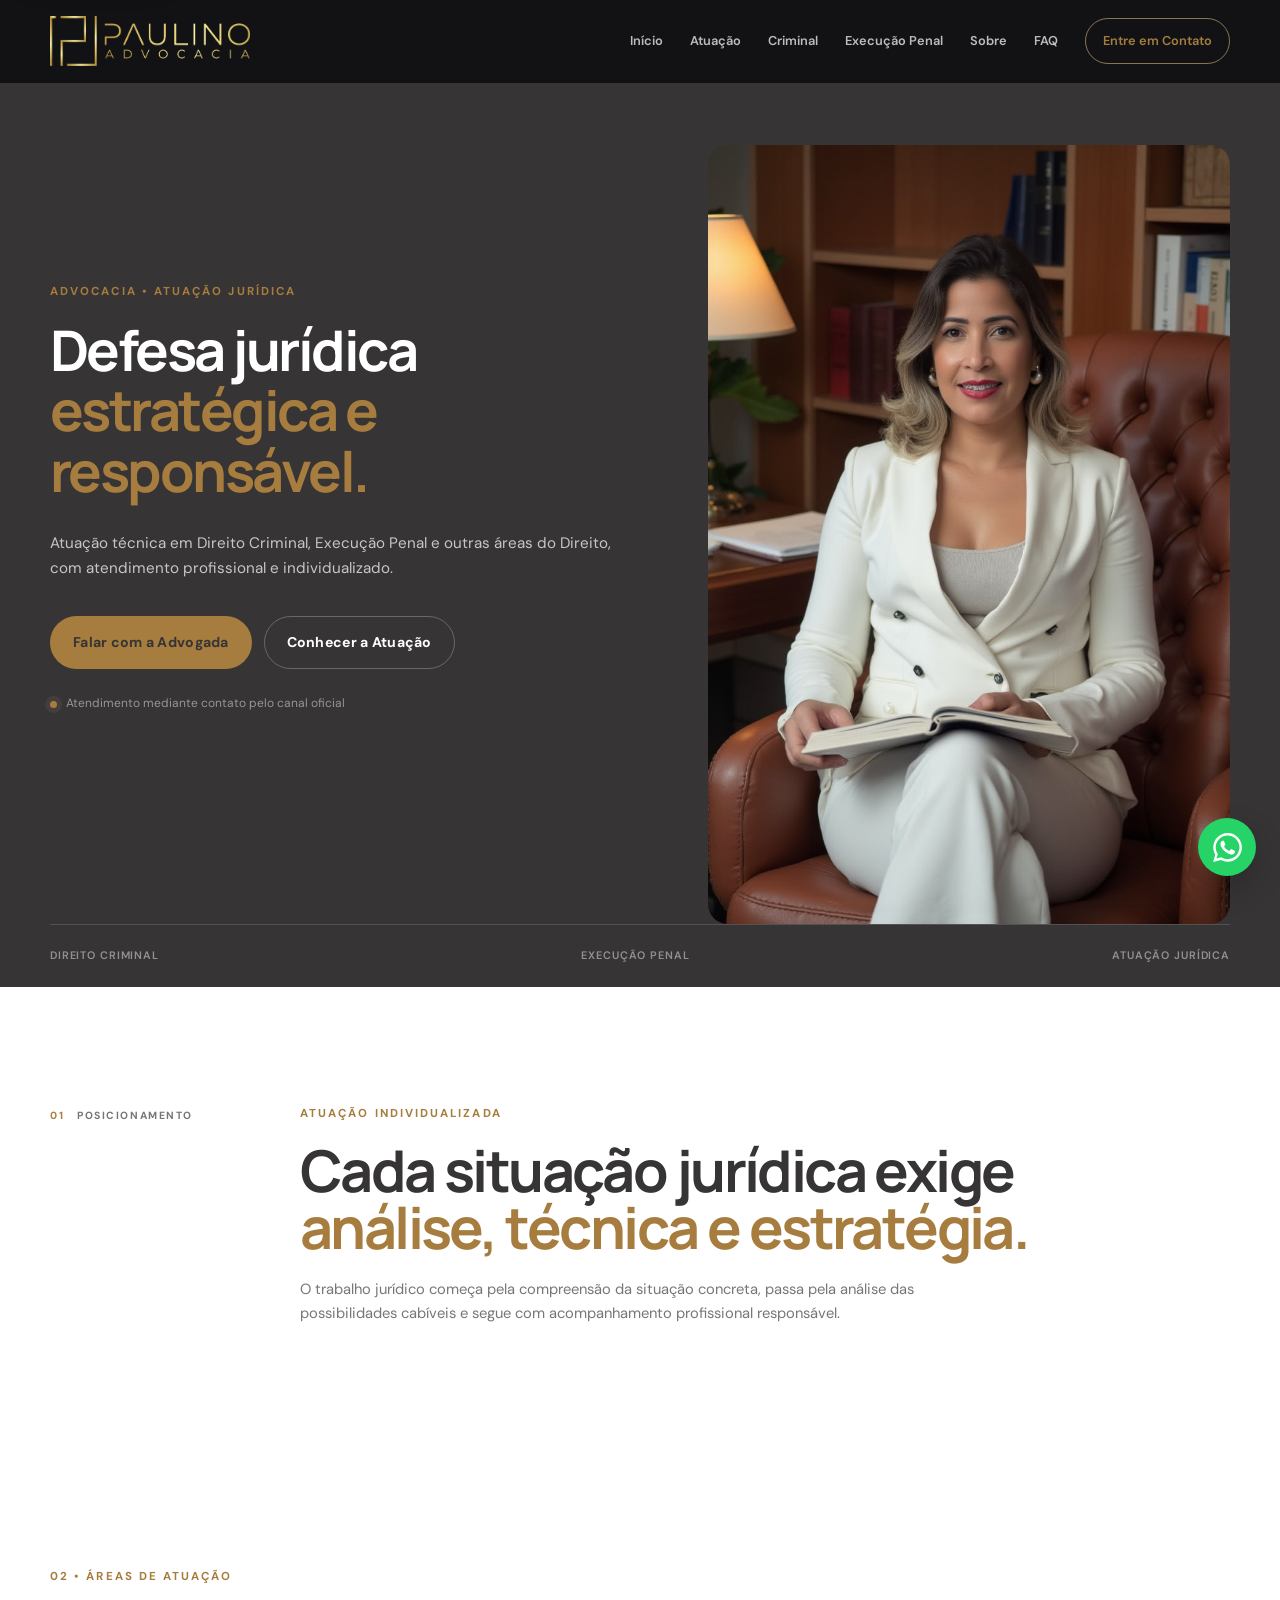
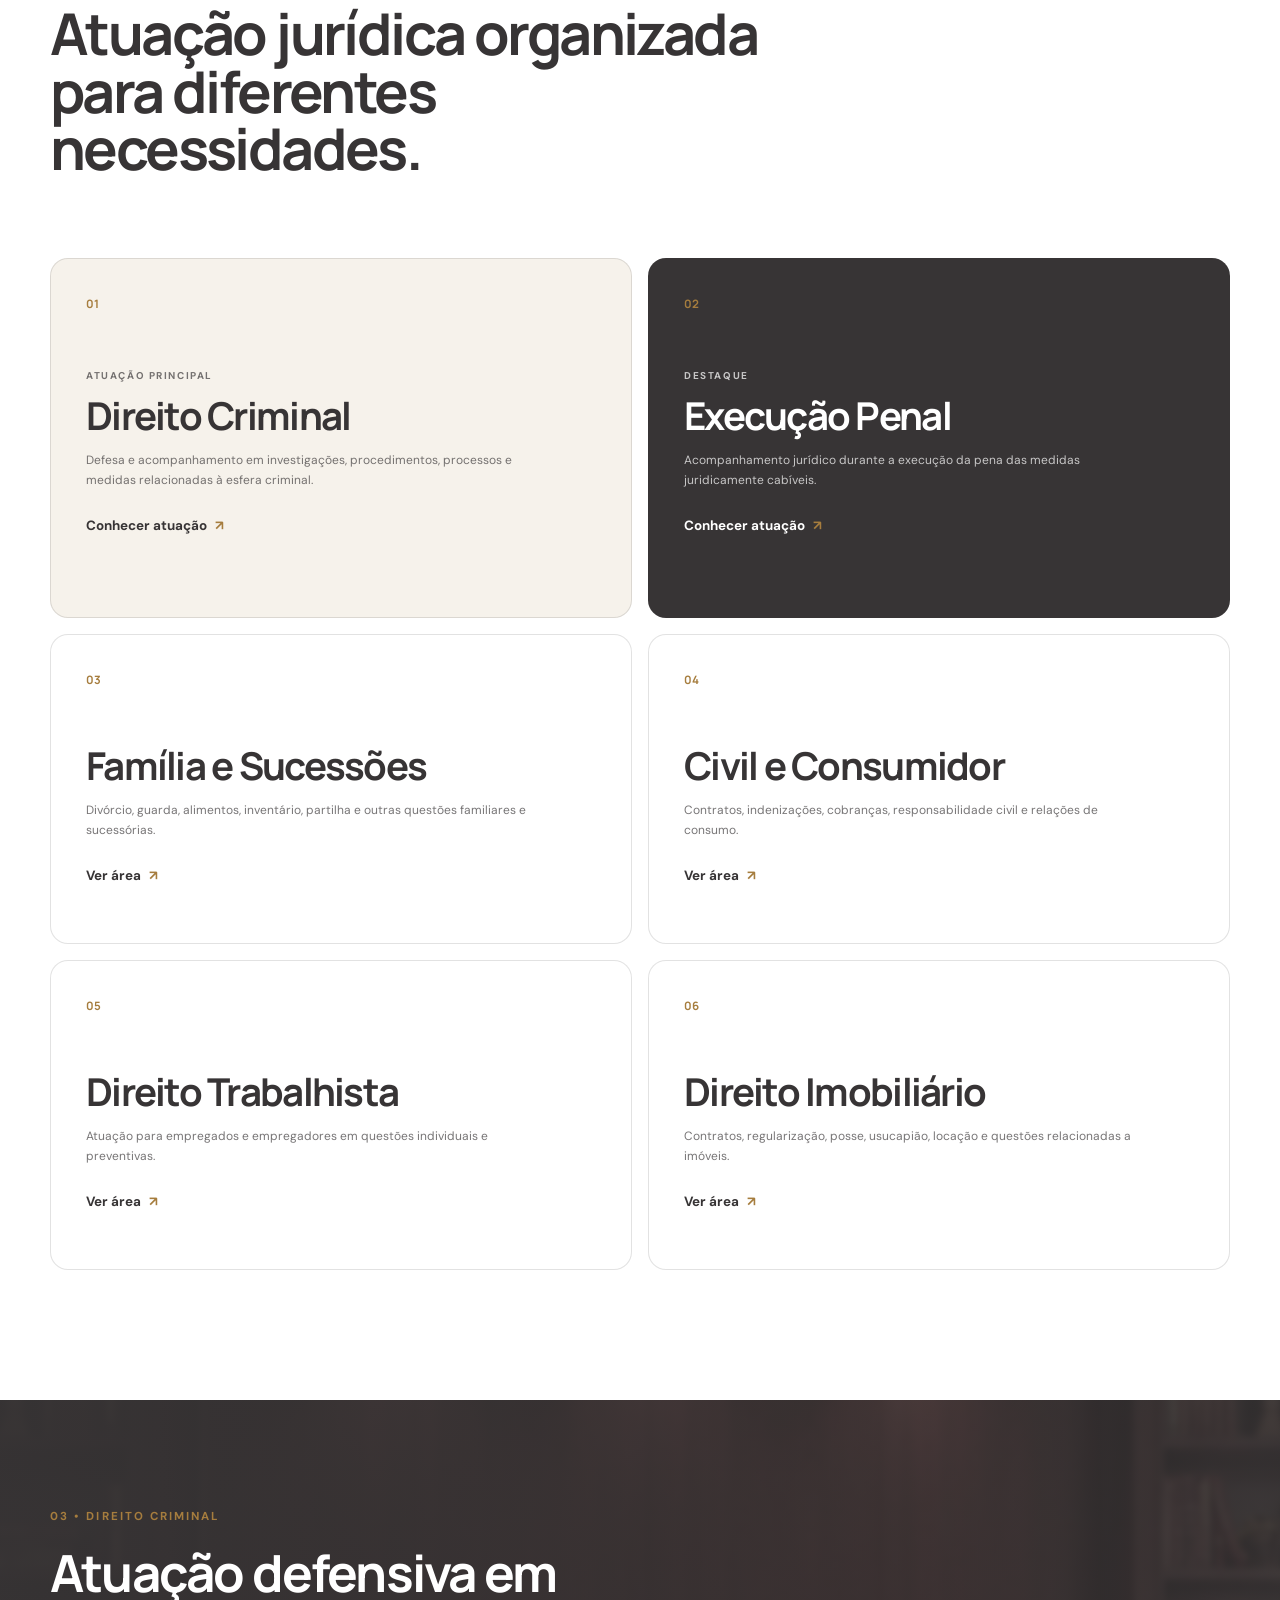
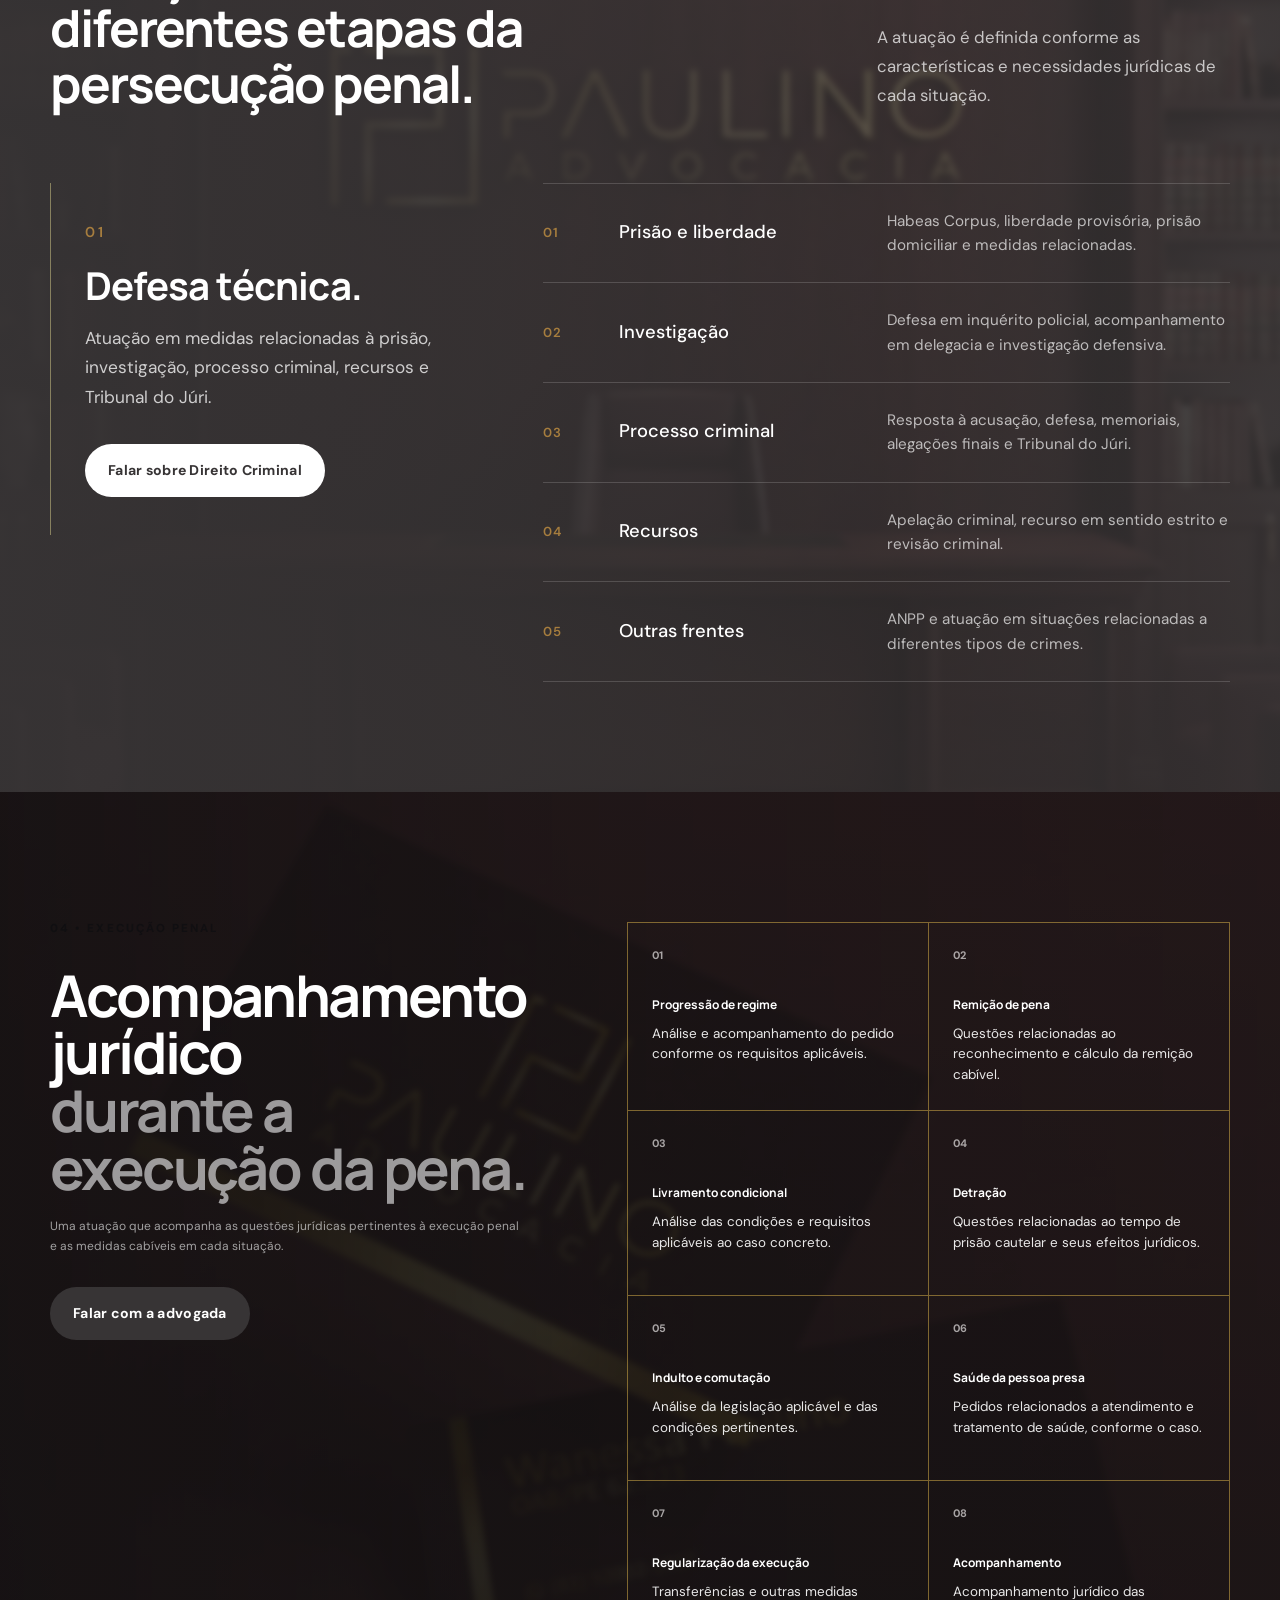
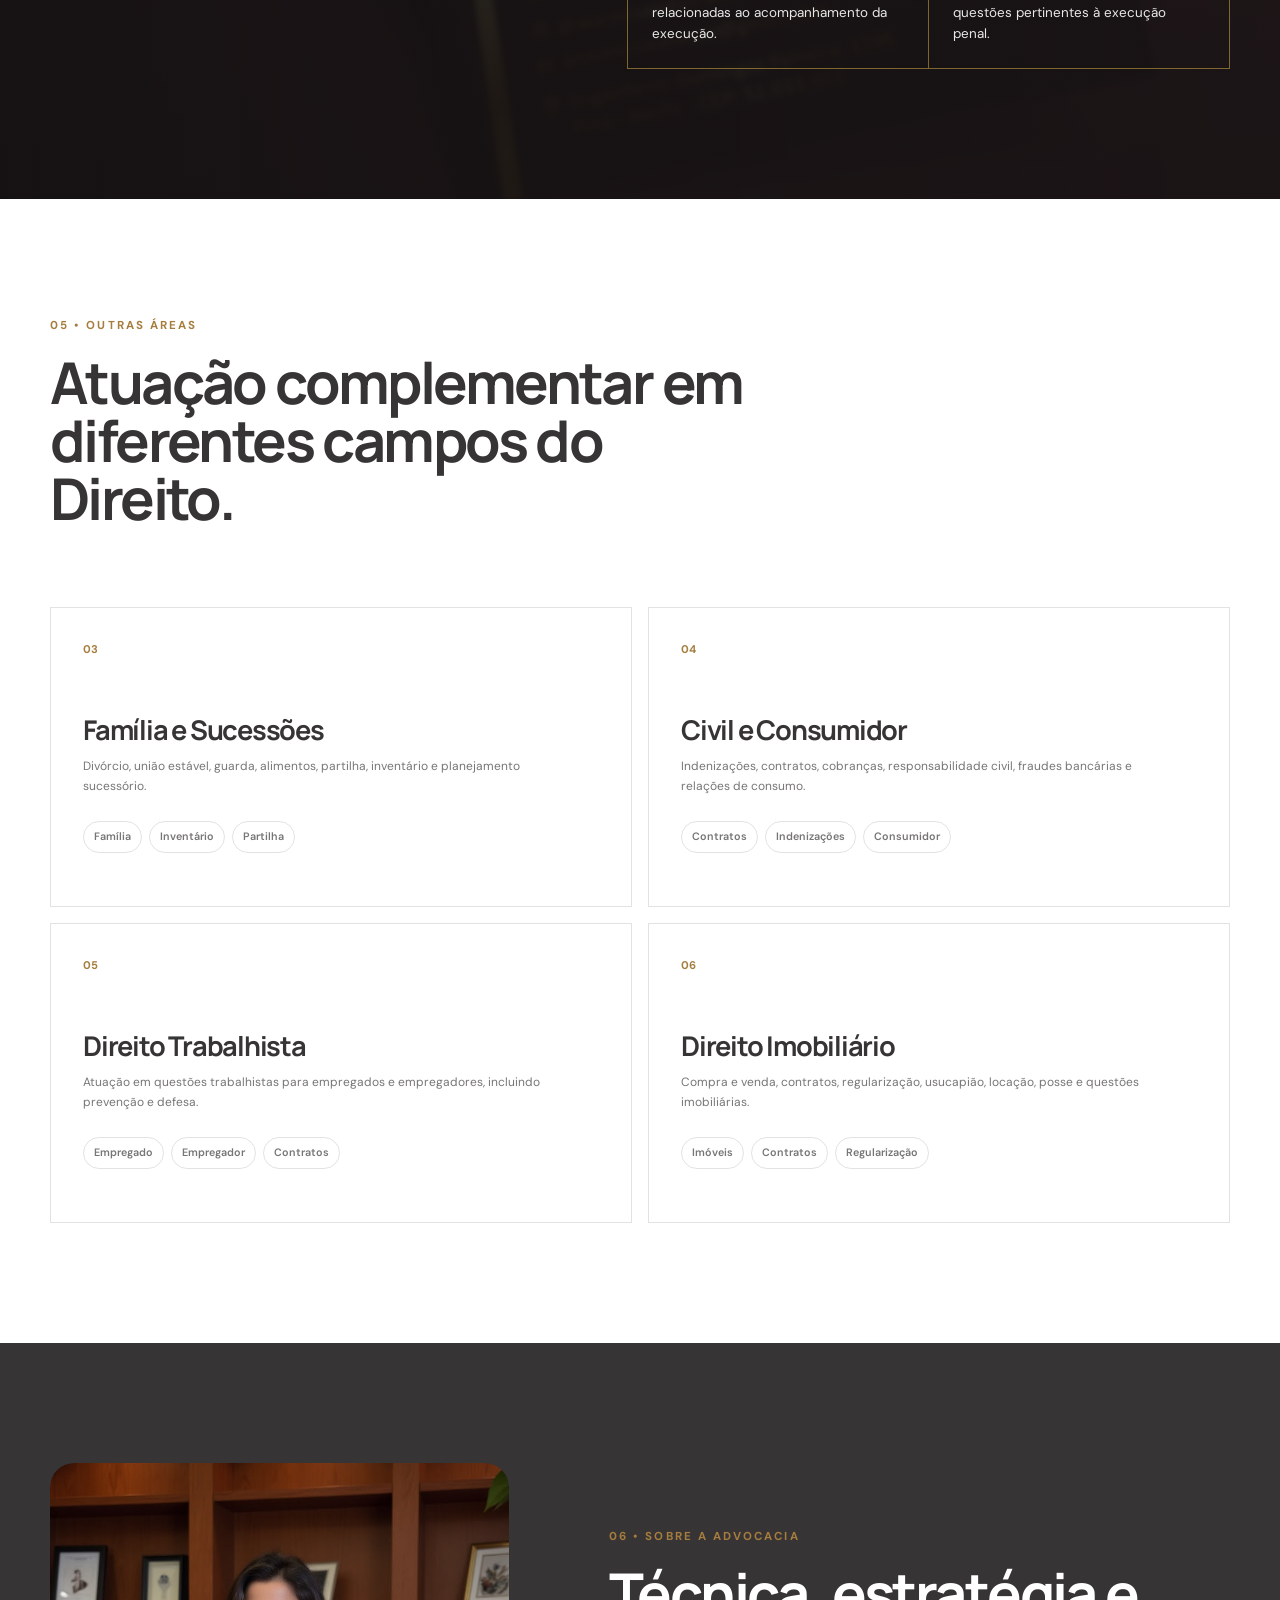
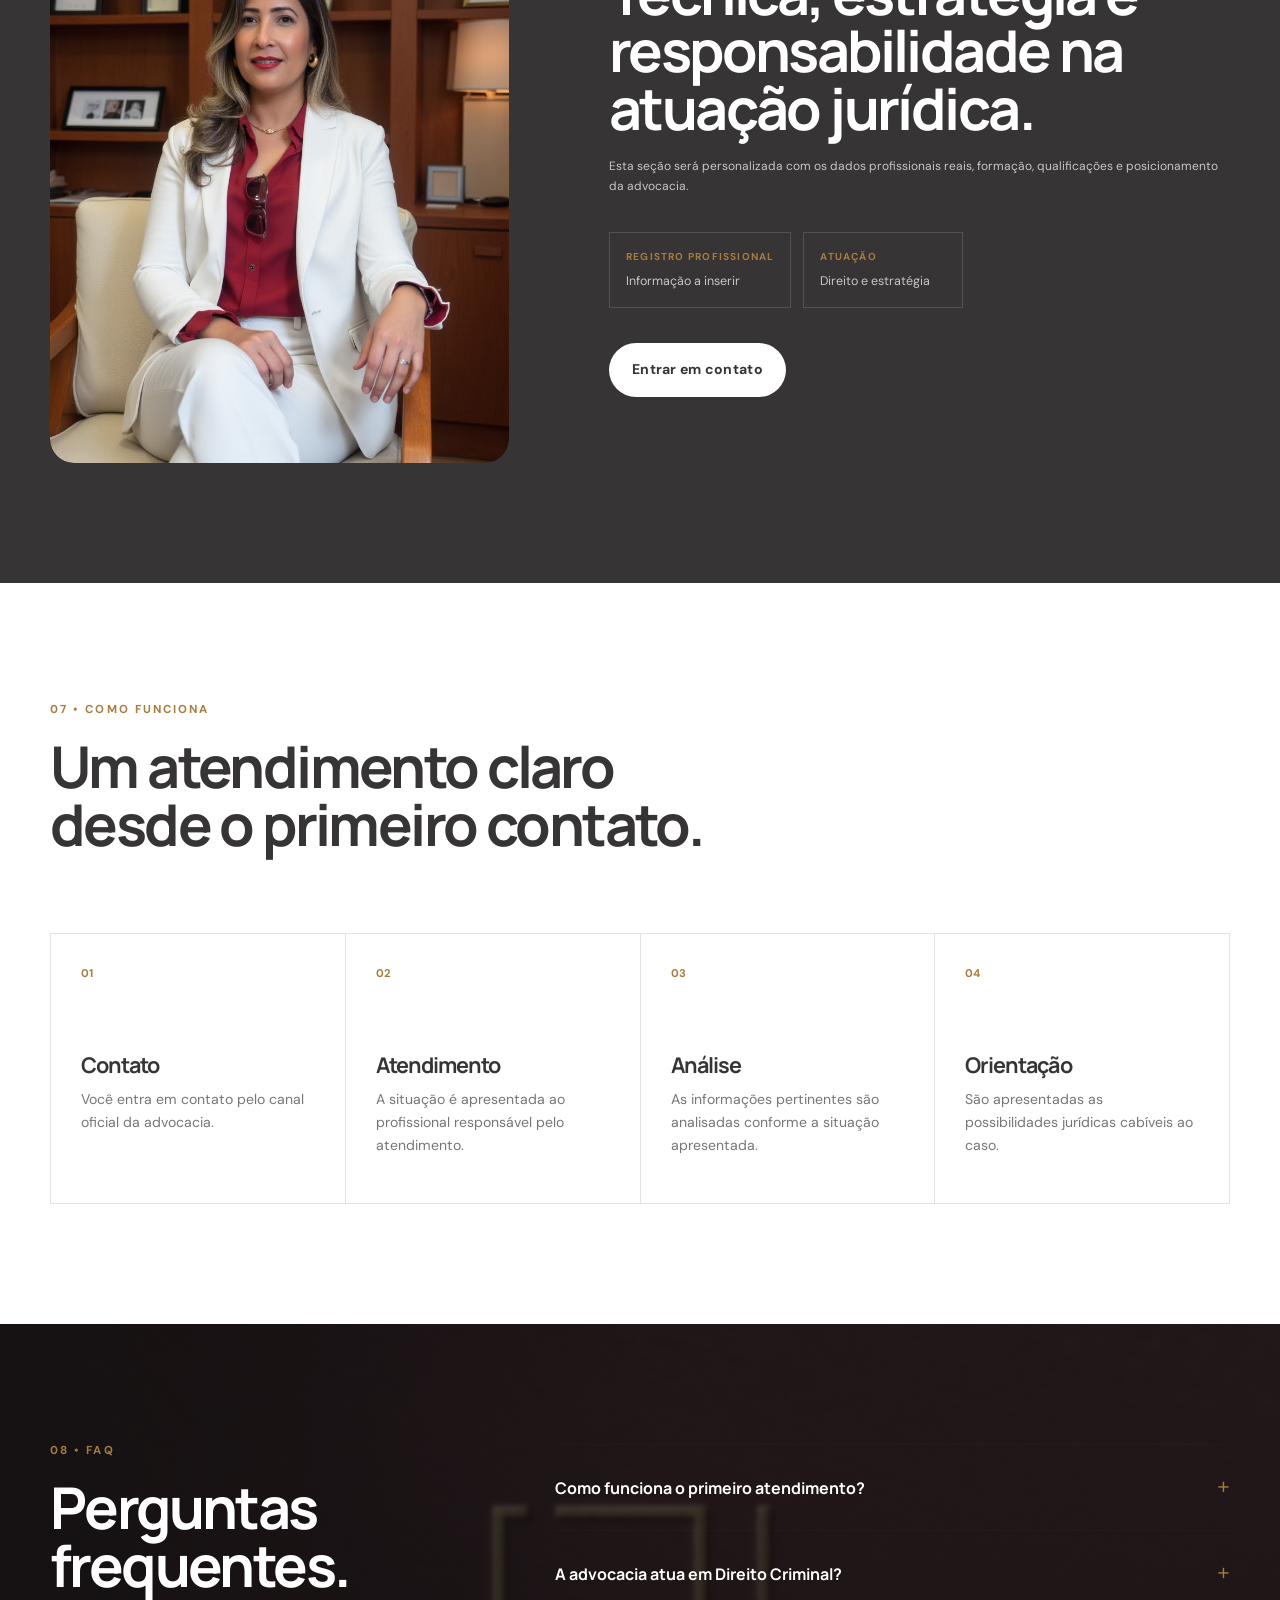
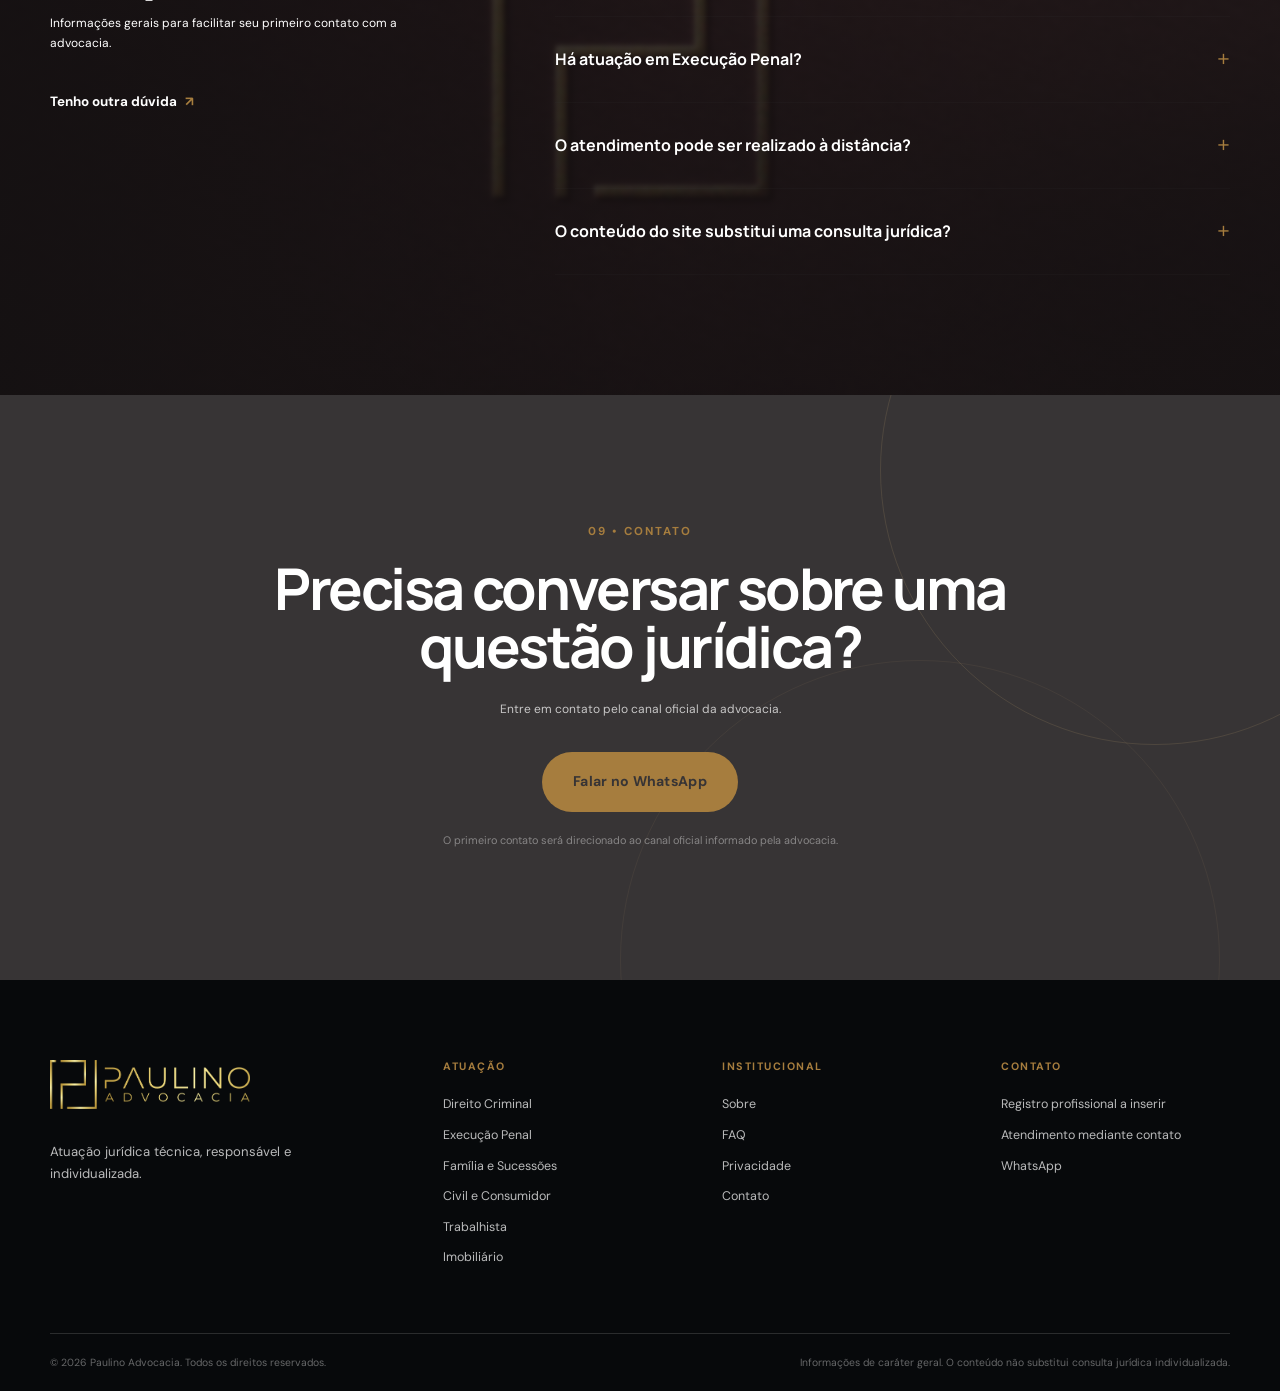
==== index.html @ 8cd5610b "Corrige estrutura do site" ====
<!DOCTYPE html>
<html lang="pt-BR">
<head>
  <meta charset="UTF-8">
  <meta name="viewport" content="width=device-width, initial-scale=1.0">

  <title>Advocacia | Direito Criminal e Execução Penal</title>
  <meta
    name="description"
    content="Advocacia com atuação em Direito Criminal, Execução Penal, Família e Sucessões, Civil e Consumidor, Trabalhista e Imobiliário."
  >
  <meta name="robots" content="index, follow">
  <meta name="theme-color" content="#373435">

  <meta property="og:type" content="website">
  <meta property="og:title" content="Advocacia | Direito Criminal e Execução Penal">
  <meta
    property="og:description"
    content="Atuação jurídica estratégica, técnica e responsável."
  >
  <meta property="og:image" content="assets/images/og-image.jpg">

  <!-- Favicon: ícone da aba do navegador -->
  <link rel="icon" href="assets/icons/logo-site.png" type="image/png">

  <link rel="preconnect" href="https://fonts.googleapis.com">
  <link rel="preconnect" href="https://fonts.gstatic.com" crossorigin>

  <link
    href="https://fonts.googleapis.com/css2?family=DM+Sans:wght@400;500;600;700&family=Manrope:wght@500;600;700;800&display=swap"
    rel="stylesheet"
  >

  <link rel="stylesheet" href="style.css">
</head>

<body>
  <a class="skip-link" href="#conteudo">Pular para o conteúdo</a>

  <header class="site-header" id="topo">
    <div class="container header-inner">

      <!-- Logo da empresa -->
      <a
        class="brand"
        href="#inicio"
        aria-label="Paulino Advocacia - Início"
      >
        <img
          src="assets/icons/logopaulino.png"
          alt="Paulino Advocacia"
          class="brand-logo"
        >
      </a>

      <button
        class="menu-toggle"
        type="button"
        aria-label="Abrir menu"
        aria-expanded="false"
        aria-controls="main-navigation"
      >
        <span></span>
        <span></span>
        <span></span>
      </button>

      <nav
        class="main-navigation"
        id="main-navigation"
        aria-label="Navegação principal"
      >
        <a href="#inicio">Início</a>
        <a href="#atuacao">Atuação</a>
        <a href="#criminal">Criminal</a>
        <a href="#execucao-penal">Execução Penal</a>
        <a href="#sobre">Sobre</a>
        <a href="#faq">FAQ</a>
        <a class="nav-cta" href="#contato">Entre em Contato</a>
      </nav>
    </div>
  </header>

  <main id="conteudo">

    <!-- HERO -->
    <section class="hero section-dark" id="inicio">
      <div class="hero-grid container">

        <div class="hero-content reveal">
          <p class="eyebrow">ADVOCACIA • ATUAÇÃO JURÍDICA</p>

          <h1>
            Defesa jurídica
            <span>estratégica e responsável.</span>
          </h1>

          <p class="hero-description">
            Atuação técnica em Direito Criminal, Execução Penal e outras
            áreas do Direito, com atendimento profissional e individualizado.
          </p>

          <div class="hero-actions">
            <a
              class="button button-primary js-whatsapp"
              href="https://wa.me/5581920021927"
              target="_blank"
              rel="noopener noreferrer"
            >
              Falar com a Advogada
            </a>

            <a class="button button-ghost" href="#atuacao">
              Conhecer a Atuação
            </a>
          </div>

          <div class="hero-note">
            <span class="status-dot" aria-hidden="true"></span>
            Atendimento mediante contato pelo canal oficial
          </div>
        </div>

        <div class="hero-visual reveal reveal-delay">
  <div class="hero-visual reveal reveal-delay">
    <img
      src="assets/images/hero-advocacia.jpeg"
      alt="hero-advocacia1"
      class="hero-image"
    >
  </div>
</div>

      </div>

      <div class="hero-bottom container">
        <span>Direito Criminal</span>
        <span>Execução Penal</span>
        <span>Atuação jurídica</span>
      </div>
    </section>

    <!-- POSITIONING -->
    <section class="positioning section-light">
      <div class="container positioning-grid">

        <div class="section-label reveal">
          <span>01</span>
          <span>POSICIONAMENTO</span>
        </div>

        <div class="positioning-content reveal">
          <p class="eyebrow">ATUAÇÃO INDIVIDUALIZADA</p>

          <h2>
            Cada situação jurídica exige
            <em>análise, técnica e estratégia.</em>
          </h2>

          <p>
            O trabalho jurídico começa pela compreensão da situação concreta,
            passa pela análise das possibilidades cabíveis e segue com
            acompanhamento profissional responsável.
          </p>
        </div>

      </div>
    </section>

    <!-- AREAS -->
    <section class="areas section-light" id="atuacao">
      <div class="container">

        <div class="section-heading reveal">
          <div>
            <p class="eyebrow">02 • ÁREAS DE ATUAÇÃO</p>
            <h2>Atuação jurídica organizada para diferentes necessidades.</h2>
          </div>

          
        </div>

        <div class="areas-grid">

          <article class="area-card area-card-featured reveal">
            <div class="card-number">01</div>

            <div>
              <span class="card-kicker">ATUAÇÃO PRINCIPAL</span>

              <h3>Direito Criminal</h3>

              <p>
                Defesa e acompanhamento em investigações, procedimentos,
                processos e medidas relacionadas à esfera criminal.
              </p>

              <a href="#criminal" class="text-link">
                Conhecer atuação <span>↗</span>
              </a>
            </div>
          </article>

          <article class="area-card area-card-featured-dark reveal">
            <div class="card-number">02</div>

            <div>
              <span class="card-kicker">DESTAQUE</span>

              <h3>Execução Penal</h3>

              <p>
                Acompanhamento jurídico durante a execução da pena
                das medidas juridicamente cabíveis.
              </p>

              <a href="#execucao-penal" class="text-link">
                Conhecer atuação <span>↗</span>
              </a>
            </div>
          </article>

          <article class="area-card reveal">
            <div class="card-number">03</div>
            <h3>Família e Sucessões</h3>
            <p>
              Divórcio, guarda, alimentos, inventário, partilha e outras
              questões familiares e sucessórias.
            </p>
            <a href="#familia" class="text-link">
              Ver área <span>↗</span>
            </a>
          </article>

          <article class="area-card reveal">
            <div class="card-number">04</div>
            <h3>Civil e Consumidor</h3>
            <p>
              Contratos, indenizações, cobranças, responsabilidade civil e
              relações de consumo.
            </p>
            <a href="#civil" class="text-link">
              Ver área <span>↗</span>
            </a>
          </article>

          <article class="area-card reveal">
            <div class="card-number">05</div>
            <h3>Direito Trabalhista</h3>
            <p>
              Atuação para empregados e empregadores em questões individuais
              e preventivas.
            </p>
            <a href="#trabalhista" class="text-link">
              Ver área <span>↗</span>
            </a>
          </article>

          <article class="area-card reveal">
            <div class="card-number">06</div>
            <h3>Direito Imobiliário</h3>
            <p>
              Contratos, regularização, posse, usucapião, locação e questões
              relacionadas a imóveis.
            </p>
            <a href="#imobiliario" class="text-link">
              Ver área <span>↗</span>
            </a>
          </article>

        </div>
      </div>
    </section>

    <!-- CRIMINAL -->
<section class="criminal section-dark" id="criminal">

  <div class="criminal-background" aria-hidden="true"></div>

  <div class="container">

    <div class="section-heading section-heading-dark reveal">
      <div>
        <p class="eyebrow">03 • DIREITO CRIMINAL</p>

        <h2>
          Atuação defensiva em diferentes etapas da persecução penal.
        </h2>
      </div>

      <p>
        A atuação é definida conforme as características e necessidades
        jurídicas de cada situação.
      </p>
    </div>

    <div class="criminal-layout">

      <div class="criminal-intro reveal">
        <span class="large-number">01</span>

        <h3>Defesa técnica.</h3>

        <p>
          Atuação em medidas relacionadas à prisão, investigação,
          processo criminal, recursos e Tribunal do Júri.
        </p>

        <a
          class="button button-light js-whatsapp"
          href="https://wa.me/5581920021927"
          target="_blank"
          rel="noopener noreferrer"
        >
          Falar sobre Direito Criminal
        </a>
      </div>

      <div class="service-list reveal">

        <div class="service-item">
          <span>01</span>
          <strong>Prisão e liberdade</strong>
          <p>
            Habeas Corpus, liberdade provisória, prisão domiciliar e
            medidas relacionadas.
          </p>
        </div>

        <div class="service-item">
          <span>02</span>
          <strong>Investigação</strong>
          <p>
            Defesa em inquérito policial, acompanhamento em delegacia e
            investigação defensiva.
          </p>
        </div>

        <div class="service-item">
          <span>03</span>
          <strong>Processo criminal</strong>
          <p>
            Resposta à acusação, defesa, memoriais, alegações finais e
            Tribunal do Júri.
          </p>
        </div>

        <div class="service-item">
          <span>04</span>
          <strong>Recursos</strong>
          <p>
            Apelação criminal, recurso em sentido estrito e revisão criminal.
          </p>
        </div>

        <div class="service-item">
          <span>05</span>
          <strong>Outras frentes</strong>
          <p>
            ANPP e atuação em situações relacionadas a diferentes tipos de crimes.
          </p>
        </div>

      </div>
    </div>
  </div>
</section>

    <!-- EXECUÇÃO PENAL -->
    <section class="execution" id="execucao-penal">
      <div class="execution-inner container">

        <div class="execution-heading reveal">
          <p class="eyebrow">04 • EXECUÇÃO PENAL</p>

          <h2>
            Acompanhamento jurídico
            <span>durante a execução da pena.</span>
          </h2>

          <p>
            Uma atuação que acompanha as questões jurídicas pertinentes à
            execução penal e as medidas cabíveis em cada situação.
          </p>

          <a
            class="button button-dark js-whatsapp"
            href="https://wa.me/5581920021927"
            target="_blank"
            rel="noopener noreferrer"
          >
            Falar com a advogada
          </a>
        </div>

        <div class="execution-services reveal">

          <div class="execution-service">
            <span>01</span>
            <strong>Progressão de regime</strong>
            <p>
              Análise e acompanhamento do pedido conforme os requisitos aplicáveis.
            </p>
          </div>

          <div class="execution-service">
            <span>02</span>
            <strong>Remição de pena</strong>
            <p>
              Questões relacionadas ao reconhecimento e cálculo da remição cabível.
            </p>
          </div>

          <div class="execution-service">
            <span>03</span>
            <strong>Livramento condicional</strong>
            <p>
              Análise das condições e requisitos aplicáveis ao caso concreto.
            </p>
          </div>

          <div class="execution-service">
            <span>04</span>
            <strong>Detração</strong>
            <p>
              Questões relacionadas ao tempo de prisão cautelar e seus efeitos jurídicos.
            </p>
          </div>

          <div class="execution-service">
            <span>05</span>
            <strong>Indulto e comutação</strong>
            <p>
              Análise da legislação aplicável e das condições pertinentes.
            </p>
          </div>

          <div class="execution-service">
            <span>06</span>
            <strong>Saúde da pessoa presa</strong>
            <p>
              Pedidos relacionados a atendimento e tratamento de saúde, conforme o caso.
            </p>
          </div>

          <div class="execution-service">
            <span>07</span>
            <strong>Regularização da execução</strong>
            <p>
              Transferências e outras medidas relacionadas ao acompanhamento da execução.
            </p>
          </div>

          <div class="execution-service">
            <span>08</span>
            <strong>Acompanhamento</strong>
            <p>
              Acompanhamento jurídico das questões pertinentes à execução penal.
            </p>
          </div>

        </div>
      </div>
    </section>

    <!-- COMPLEMENTARY AREAS -->
    <section class="complementary section-light">
      <div class="container">

        <div class="section-heading reveal">
          <div>
            <p class="eyebrow">05 • OUTRAS ÁREAS</p>
            <h2>
              Atuação complementar em diferentes campos do Direito.
            </h2>
          </div>
        </div>

        <div class="complementary-grid">

          <article class="complementary-card reveal" id="familia">
            <span>03</span>
            <h3>Família e Sucessões</h3>
            <p>
              Divórcio, união estável, guarda, alimentos, partilha,
              inventário e planejamento sucessório.
            </p>

            <div class="mini-tags">
              <span>Família</span>
              <span>Inventário</span>
              <span>Partilha</span>
            </div>
          </article>

          <article class="complementary-card reveal" id="civil">
            <span>04</span>
            <h3>Civil e Consumidor</h3>
            <p>
              Indenizações, contratos, cobranças, responsabilidade civil,
              fraudes bancárias e relações de consumo.
            </p>

            <div class="mini-tags">
              <span>Contratos</span>
              <span>Indenizações</span>
              <span>Consumidor</span>
            </div>
          </article>

          <article class="complementary-card reveal" id="trabalhista">
            <span>05</span>
            <h3>Direito Trabalhista</h3>
            <p>
              Atuação em questões trabalhistas para empregados e empregadores,
              incluindo prevenção e defesa.
            </p>

            <div class="mini-tags">
              <span>Empregado</span>
              <span>Empregador</span>
              <span>Contratos</span>
            </div>
          </article>

          <article class="complementary-card reveal" id="imobiliario">
            <span>06</span>
            <h3>Direito Imobiliário</h3>
            <p>
              Compra e venda, contratos, regularização, usucapião,
              locação, posse e questões imobiliárias.
            </p>

            <div class="mini-tags">
              <span>Imóveis</span>
              <span>Contratos</span>
              <span>Regularização</span>
            </div>
          </article>

        </div>
      </div>
    </section>

    <!-- ABOUT -->
    <section class="about section-dark" id="sobre">
      <div class="container about-grid">

      <div class="about-photo reveal">
        <img
         src="assets/images/hero2-advocacia.jpeg"
          alt="Foto profissional da advogada"
          class="about-photo-image"
          >
      </div>

        <div class="about-content reveal">
          <p class="eyebrow">06 • SOBRE A ADVOCACIA</p>

          <h2>
            Técnica, estratégia e responsabilidade na atuação jurídica.
          </h2>

          <p>
            Esta seção será personalizada com os dados profissionais reais,
            formação, qualificações e posicionamento da advocacia.
          </p>

          <div class="credentials">

            <div>
              <strong>REGISTRO PROFISSIONAL</strong>
              <span>Informação a inserir</span>
            </div>

            <div>
              <strong>ATUAÇÃO</strong>
              <span>Direito e estratégia</span>
            </div>

          </div>

          <a
            class="button button-light js-whatsapp"
            href="https://wa.me/5581920021927"
            target="_blank"
            rel="noopener noreferrer"
          >
            Entrar em contato
          </a>
        </div>

      </div>
    </section>

    <!-- HOW IT WORKS -->
    <section class="how-it-works section-light">
      <div class="container">

        <div class="section-heading reveal">
          <div>
            <p class="eyebrow">07 • COMO FUNCIONA</p>
            <h2>Um atendimento claro desde o primeiro contato.</h2>
          </div>
        </div>

        <div class="steps">

          <article class="step reveal">
            <span>01</span>
            <h3>Contato</h3>
            <p>
              Você entra em contato pelo canal oficial da advocacia.
            </p>
          </article>

          <article class="step reveal">
            <span>02</span>
            <h3>Atendimento</h3>
            <p>
              A situação é apresentada ao profissional responsável pelo atendimento.
            </p>
          </article>

          <article class="step reveal">
            <span>03</span>
            <h3>Análise</h3>
            <p>
              As informações pertinentes são analisadas conforme a situação apresentada.
            </p>
          </article>

          <article class="step reveal">
            <span>04</span>
            <h3>Orientação</h3>
            <p>
              São apresentadas as possibilidades jurídicas cabíveis ao caso.
            </p>
          </article>

        </div>
      </div>
    </section>

    <!-- FAQ -->
    <section class="faq section-soft" id="faq">
      <div class="container faq-grid">

        <div class="faq-intro reveal">
          <p class="eyebrow">08 • FAQ</p>

          <h2>Perguntas frequentes.</h2>

          <p>
            Informações gerais para facilitar seu primeiro contato com a advocacia.
          </p>

          <a
            class="text-link js-whatsapp"
            href="https://wa.me/5581920021927"
            target="_blank"
            rel="noopener noreferrer"
          >
            Tenho outra dúvida <span>↗</span>
          </a>
        </div>

        <div class="faq-list reveal">

          <details>
            <summary>
              Como funciona o primeiro atendimento?
              <span aria-hidden="true">+</span>
            </summary>

            <p>
              O primeiro contato é realizado pelo canal oficial da advocacia.
              A partir das informações pertinentes, o profissional poderá orientar
              sobre os próximos passos do atendimento.
            </p>
          </details>

          <details>
            <summary>
              A advocacia atua em Direito Criminal?
              <span aria-hidden="true">+</span>
            </summary>

            <p>
              Sim. A atuação criminal inclui diferentes etapas da persecução penal,
              conforme a área de atuação informada no site.
            </p>
          </details>

          <details>
            <summary>
              Há atuação em Execução Penal?
              <span aria-hidden="true">+</span>
            </summary>

            <p>
              Sim. A Execução Penal possui uma frente própria de atuação, incluindo
              medidas e pedidos juridicamente cabíveis conforme cada situação.
            </p>
          </details>

          <details>
            <summary>
              O atendimento pode ser realizado à distância?
              <span aria-hidden="true">+</span>
            </summary>

            <p>
              Essa informação será definida de acordo com a estrutura real
              de atendimento do advogado ou escritório.
            </p>
          </details>

          <details>
            <summary>
              O conteúdo do site substitui uma consulta jurídica?
              <span aria-hidden="true">+</span>
            </summary>

            <p>
              Não. As informações apresentadas possuem caráter geral e institucional
              e não substituem a análise individualizada de uma situação concreta.
            </p>
          </details>

        </div>
      </div>
    </section>

    <!-- CONTACT -->
    <section class="contact section-dark" id="contato">
      <div class="container contact-inner reveal">

        <p class="eyebrow">09 • CONTATO</p>

        <h2>Precisa conversar sobre uma questão jurídica?</h2>

        <p>
          Entre em contato pelo canal oficial da advocacia.
        </p>

        <a
          class="button button-primary button-large js-whatsapp"
          href="https://wa.me/5581920021927"
          target="_blank"
          rel="noopener noreferrer"
        >
          Falar no WhatsApp
        </a>

        <small>
          O primeiro contato será direcionado ao canal oficial informado pela advocacia.
        </small>

      </div>
    </section>

  </main>

  <!-- FLOATING WHATSAPP -->
  <a
    class="whatsapp-float js-whatsapp"
    href="https://wa.me/5581920021927"
    target="_blank"
    rel="noopener noreferrer"
    aria-label="Falar com a advocacia pelo WhatsApp"
  >
    <svg viewBox="0 0 24 24" aria-hidden="true">
      <path d="M20.52 3.48A11.8 11.8 0 0 0 12.08 0C5.55 0 .24 5.31.24 11.84c0 2.09.55 4.13 1.6 5.93L.14 24l6.37-1.67a11.82 11.82 0 0 0 5.57 1.42h.01c6.53 0 11.84-5.31 11.84-11.84 0-3.17-1.23-6.15-3.41-8.43ZM12.09 21.7h-.01a9.82 9.82 0 0 1-5.01-1.37l-.36-.21-3.78.99 1.01-3.68-.23-.38a9.82 9.82 0 1 1 8.38 4.65Zm5.39-7.36c-.29-.15-1.71-.84-1.98-.94-.27-.1-.47-.15-.67.15-.2.29-.77.94-.94 1.14-.17.2-.35.22-.64.07-.29-.15-1.22-.45-2.32-1.43-.86-.77-1.44-1.72-1.61-2.01-.17-.29-.02-.45.13-.6.13-.13.29-.34.44-.51.15-.17.2-.29.29-.49.1-.2.05-.37-.02-.52-.07-.15-.67-1.61-.92-2.2-.24-.58-.49-.5-.67-.51h-.57c-.2 0-.52.07-.79.37-.27.29-1.04 1.02-1.04 2.49s1.07 2.89 1.22 3.09c.15.2 2.1 3.21 5.09 4.5.71.31 1.27.49 1.7.63.71.23 1.36.2 1.87.12.57-.08 1.71-.7 1.95-1.37.24-.67.24-1.24.17-1.37-.07-.12-.27-.2-.56-.35Z"/>
    </svg>
  </a>

  <!-- FOOTER -->
  <footer class="site-footer">
    <div class="container footer-grid">

      <div>
        <a class="brand brand-footer" href="#inicio">
          <img
            src="assets/icons/logopaulino.png"
            alt="Paulino Advocacia"
            class="brand-logo"
          >
        </a>

        <p class="footer-description">
          Atuação jurídica técnica, responsável e individualizada.
        </p>
      </div>

      <div class="footer-column">
        <h3>Atuação</h3>
        <a href="#criminal">Direito Criminal</a>
        <a href="#execucao-penal">Execução Penal</a>
        <a href="#familia">Família e Sucessões</a>
        <a href="#civil">Civil e Consumidor</a>
        <a href="#trabalhista">Trabalhista</a>
        <a href="#imobiliario">Imobiliário</a>
      </div>

      <div class="footer-column">
        <h3>Institucional</h3>
        <a href="#sobre">Sobre</a>
        <a href="#faq">FAQ</a>
        <a href="pages/privacidade.html">Privacidade</a>
        <a href="#contato">Contato</a>
      </div>

      <div class="footer-column">
        <h3>Contato</h3>
        <p>Registro profissional a inserir</p>
        <p>Atendimento mediante contato</p>

        <a
          class="js-whatsapp"
          href="https://wa.me/5581920021927"
          target="_blank"
          rel="noopener noreferrer"
        >
          WhatsApp
        </a>
      </div>

    </div>

    <div class="container footer-bottom">
      <p>
        © <span id="current-year"></span> Paulino Advocacia.
        Todos os direitos reservados.
      </p>

      <p>
        Informações de caráter geral. O conteúdo não substitui consulta
        jurídica individualizada.
      </p>
    </div>
  </footer>

  <script src="script.js" defer></script>
</body>
</html>
---- style.css ----
/* =========================================================
   ADVOCACIA — DESIGN SYSTEM
   ========================================================= */

:root {
  /* Cores */
  --color-dark: #373435;
  --color-dark-deep: #07090b;
  --color-white: #ffffff;
  --color-light: #ffffff;

  --color-text: #373435;
  --color-muted: rgba(55, 52, 53, 0.68);
  --color-muted-dark: rgba(255, 255, 255, 0.72);

  --color-accent: #a67d3e;
  --color-accent-light: #ece094;
  --color-whatsapp: #25d366;

  /* Linhas */
  --color-line: rgba(55, 52, 53, 0.14);
  --color-line-dark: rgba(255, 255, 255, 0.14);

  /* Superfícies */
  --color-dark-card: rgba(255, 255, 255, 0.045);
  --color-light-soft: rgba(236, 224, 148, 0.18);

  /* Tipografia */
  --font-body: "DM Sans", Arial, sans-serif;
  --font-display: "Manrope", Arial, sans-serif;

  /* Layout */
  --container: 1180px;

  /* Raios */
  --radius-sm: 10px;
  --radius-md: 18px;
  --radius-lg: 28px;

  /* Sombras */
  --shadow-soft: 0 20px 60px rgba(0, 0, 0, 0.08);

  /* Transições */
  --transition-fast: 180ms ease;
  --transition: 300ms ease;
}

/* =========================================================
   RESET
   ========================================================= */

*,
*::before,
*::after {
  box-sizing: border-box;
}

html {
  scroll-behavior: smooth;
  scroll-padding-top: 90px;
}

body {
  margin: 0;
  color: var(--color-text);
  font-family: var(--font-body);
  font-size: 12px;
  line-height: 1.65;
  -webkit-font-smoothing: antialiased;
  text-rendering: optimizeLegibility;
}

body.menu-open {
  overflow: hidden;
}

img,
svg {
  display: block;
  max-width: 100%;
}

a {
  color: inherit;
  text-decoration: none;
}

button,
a {
  -webkit-tap-highlight-color: transparent;
}

button,
input,
textarea,
select {
  font: inherit;
}

button {
  border: 0;
}

::selection {
  background: var(--color-accent);
  color: var(--color-dark);
}

/* =========================================================
   ACESSIBILIDADE
   ========================================================= */

.skip-link {
  position: fixed;
  top: -100px;
  left: 16px;
  z-index: 9999;

  padding: 12px 16px;
  border-radius: 8px;

  background: var(--color-white);
  color: var(--color-dark);

  box-shadow: var(--shadow-soft);
  transition: top var(--transition-fast);
}

.skip-link:focus {
  top: 16px;
}

:focus-visible {
  outline: 3px solid var(--color-accent);
  outline-offset: 4px;
}

/* =========================================================
   ELEMENTOS GLOBAIS
   ========================================================= */

.container {
  width: min(calc(100% - 40px), var(--container));
  margin-inline: auto;
}

.section-dark {
  background: var(--color-dark);
  color: var(--color-white);
}

.section-light {
  background: var(--color-light);
  color: var(--color-text);
}

.section-soft {
  background: var(--color-light-soft);
  color: var(--color-text);
}

.eyebrow {
  margin: 0 0 20px;
  color: var(--color-accent);
  font-size: 0.72rem;
  font-weight: 700;
  letter-spacing: 0.18em;
  line-height: 1.3;
}

.section-heading {
  display: flex;
  align-items: end;
  justify-content: space-between;
  gap: 50px;
  margin-bottom: 60px;
}

.section-heading > div {
  max-width: 720px;
}

.section-heading > p {
  max-width: 340px;
  margin: 0;
  color: var(--color-muted);
}

.section-heading-dark > p {
  color: var(--color-muted-dark);
}

h1,
h2,
h3 {
  margin-top: 0;
  font-family: var(--font-display);
  letter-spacing: -0.045em;
}

h1 {
  font-size: clamp(3rem, 4.5vw, 6.5rem);
  line-height: 0.98;
}

h2 {
  margin-bottom: 20px;
  font-size: clamp(2.2rem, 4.5vw, 4.7rem);
  line-height: 1;
}

h3 {
  font-size: 1.35rem;
  line-height: 1.15;
}

p {
  margin-top: 0;
}

/* =========================================================
   BOTÕES
   ========================================================= */

.button {
  display: inline-flex;
  min-height: 52px;
  align-items: center;
  justify-content: center;
  gap: 10px;

  padding: 14px 22px;
  border: 1px solid transparent;
  border-radius: 999px;

  font-size: 0.88rem;
  font-weight: 700;
  letter-spacing: 0.02em;
  text-align: center;

  transition:
    transform var(--transition-fast),
    background-color var(--transition-fast),
    color var(--transition-fast),
    border-color var(--transition-fast);
}

.button:hover {
  transform: translateY(-2px);
}

.button-primary {
  background: var(--color-accent);
  color: var(--color-dark);
}

.button-primary:hover {
  background: var(--color-accent-light);
}

.button-ghost {
  border-color: rgba(255, 255, 255, 0.25);
  color: var(--color-white);
}

.button-ghost:hover {
  border-color: var(--color-accent);
  color: var(--color-accent);
}

.button-light {
  background: var(--color-white);
  color: var(--color-dark);
}

.button-light:hover {
  background: var(--color-accent-light);
}

.button-dark {
  background: var(--color-dark);
  color: var(--color-white);
}

.button-dark:hover {
  background: rgba(255, 255, 255, 0.06);
}

.button-large {
  min-height: 60px;
  padding-inline: 30px;
}

.text-link {
  display: inline-flex;
  width: fit-content;
  align-items: center;
  gap: 8px;

  color: inherit;
  font-size: 0.84rem;
  font-weight: 700;

  transition:
    color var(--transition-fast),
    gap var(--transition-fast);
}

.text-link span {
  color: var(--color-accent);
}

.text-link:hover {
  gap: 12px;
  color: var(--color-accent);
}

/* =========================================================
   HEADER
   ========================================================= */

.site-header {
  position: fixed;
  z-index: 1000;
  top: 0;
  right: 0;
  left: 0;

  border-bottom: 1px solid transparent;
  background: rgba(11, 13, 16, 0.84);

  backdrop-filter: blur(18px);
  -webkit-backdrop-filter: blur(18px);

  transition:
    background-color var(--transition),
    border-color var(--transition),
    box-shadow var(--transition);
}

.site-header.scrolled {
  border-color: rgba(255, 255, 255, 0.08);
  background: rgba(11, 13, 16, 0.96);
  box-shadow: 0 10px 40px rgba(0, 0, 0, 0.16);
}

.header-inner {
  display: flex;
  min-height: 82px;
  align-items: center;
  justify-content: space-between;
  gap: 30px;
}

.brand {
  display: inline-flex;
  flex-shrink: 0;
  align-items: center;
}

.brand-logo {
  display: block;
  width: 200px;
  height: auto;
  object-fit: contain;
}

.main-navigation {
  display: flex;
  align-items: center;
  gap: 27px;
}

.main-navigation > a {
  color: rgba(255, 255, 255, 0.72);
  font-size: 0.8rem;
  font-weight: 600;
  transition: color var(--transition-fast);
}

.main-navigation > a:hover {
  color: var(--color-white);
}

.main-navigation .nav-cta {
  padding: 11px 17px;
  border: 1px solid rgba(200, 170, 114, 0.65);
  border-radius: 999px;
  color: var(--color-accent);
}

.main-navigation .nav-cta:hover {
  background: var(--color-accent);
  color: var(--color-dark);
}

.menu-toggle {
  display: none;
  width: 46px;
  height: 46px;
  padding: 10px;

  background: transparent;
  color: var(--color-white);
  cursor: pointer;
}

.menu-toggle span {
  display: block;
  width: 25px;
  height: 2px;
  margin: 5px auto;

  background: currentColor;

  transition:
    transform var(--transition-fast),
    opacity var(--transition-fast);
}

.menu-toggle[aria-expanded="true"] span:nth-child(1) {
  transform: translateY(7px) rotate(45deg);
}

.menu-toggle[aria-expanded="true"] span:nth-child(2) {
  opacity: 0;
}

.menu-toggle[aria-expanded="true"] span:nth-child(3) {
  transform: translateY(-7px) rotate(-45deg);
}

/* HERO */

.hero {
  position: relative;
  min-height: 100svh;
  padding-top: 145px;
  overflow: hidden;
}

.hero::before {
  position: absolute;
  inset: -18px;
  z-index: -2;

  background-image: url("assets/images/Escritorio.jpeg");
  background-position: center;
  background-size: cover;
  background-repeat: no-repeat;

  filter: blur(4px);
  transform: scale(1.04);

  content: "";
  pointer-events: none;
}

.hero::after {
  position: absolute;
  inset: 0;
  z-index: -1;

  background:
    linear-gradient(
      90deg,
      rgba(55, 52, 53, 0.82) 0%,
      rgba(55, 52, 53, 0.46) 34%,
      rgba(55, 52, 53, 0.22) 62%,
      rgba(55, 52, 53, 0.62) 100%
    ),
    radial-gradient(
      ellipse at center,
      transparent 30%,
      rgba(20, 17, 18, 0.12) 52%,
      rgba(20, 17, 18, 0.72) 100%
    );

  content: "";
  pointer-events: none;
}

.hero-grid {
  position: relative;
  z-index: 1;

  display: grid;
  min-height: calc(100svh - 150px);

  grid-template-columns: 1.05fr 0.95fr;
  align-items: center;
  gap: 80px;
}

.hero-content {
  max-width: 720px;
  padding-bottom: 70px;
}

.hero h1 {
  max-width: 760px;
  margin-bottom: 30px;

  font-size: clamp(2.3rem, 4.5vw, 3.5rem);
  line-height: 1.08;
}

.hero h1 span {
  display: block;
  color: var(--color-accent);
}

.hero-description {
  max-width: 600px;
  margin-bottom: 35px;

  color: var(--color-muted-dark);
  font-size: 0.95rem;
}

.hero-actions {
  display: flex;
  flex-wrap: wrap;
  gap: 12px;
}

.hero-note {
  display: flex;
  align-items: center;
  gap: 9px;
  margin-top: 25px;

  color: rgba(255, 255, 255, 0.48);
  font-size: 0.75rem;
}

.status-dot {
  width: 7px;
  height: 7px;
  flex-shrink: 0;

  border-radius: 50%;
  background: var(--color-accent);

  box-shadow: 0 0 0 5px rgba(200, 170, 114, 0.09);
}

/* Foto 1 da advogada */

.hero-visual {
  position: relative;
  z-index: 2;

  display: flex;
  min-height: 520px;

  align-items: center;
  justify-content: center;
}

.hero-image-frame {
  width: min(100%, 460px);
  height: 570px;

  overflow: hidden;

  border: 3px solid #ECE094;
  border-radius: 24px;

  box-shadow: none !important;

   opacity: 0;
  transform: translateX(90px);

  transition:
    opacity 900ms ease,
    transform 1000ms cubic-bezier(0.22, 1, 0.36, 1);
}

.hero-image {
  display: block;

  width: 100%;
  height: 100%;

  object-fit: cover;
  object-position: center;

  border: 0 !important;
  border-radius: 20px;
  box-shadow: none !important;
}

.hero-bottom {
  position: relative;
  z-index: 1;

  display: flex;
  justify-content: space-between;
  gap: 20px;

  padding-block: 22px;
  border-top: 1px solid var(--color-line-dark);

  color: rgba(255, 255, 255, 0.46);
  font-size: 0.68rem;
  font-weight: 600;
  letter-spacing: 0.08em;
  text-transform: uppercase;
}

/* =========================================================
   POSITIONING
   ========================================================= */

.positioning {
  padding-block: 120px;
}

.positioning-grid {
  display: grid;
  grid-template-columns: 180px 1fr;
  gap: 70px;
}

.section-label {
  display: flex;
  align-items: start;
  gap: 13px;

  color: var(--color-muted);
  font-size: 0.65rem;
  font-weight: 700;
  letter-spacing: 0.15em;
}

.section-label span:first-child {
  color: var(--color-accent);
}

.positioning-content {
  max-width: 900px;
}

.positioning-content h2 {
  max-width: 900px;
}

.positioning-content h2 em {
  color: var(--color-accent);
  font-style: normal;
}

.positioning-content > p:last-child {
  max-width: 650px;
  color: var(--color-muted);
  font-size: 0.92rem;
}

/* =========================================================
   ÁREAS DE ATUAÇÃO
   ========================================================= */

.areas {
  padding-block: 110px 130px;
}

.areas-grid {
  display: grid;
  grid-template-columns: repeat(2, 1fr);
  gap: 16px;
}

.area-card {
  min-height: 310px;
  padding: 35px;

  border: 1px solid var(--color-line);
  border-radius: var(--radius-md);

  background: rgba(255, 255, 255, 0.35);

  transition:
    transform var(--transition),
    border-color var(--transition),
    box-shadow var(--transition);
}

.area-card:hover {
  border-color: rgba(200, 170, 114, 0.55);
  box-shadow: var(--shadow-soft);
  transform: translateY(-5px);
}

.area-card-featured {
  min-height: 360px;
  background: rgba(166, 125, 62, 0.1);
}

.area-card-featured-dark {
  min-height: 360px;
  border-color: transparent;

  background: var(--color-dark);
  color: var(--color-white);
}

.card-number {
  margin-bottom: 55px;

  color: var(--color-accent);
  font-family: var(--font-display);
  font-size: 0.72rem;
  font-weight: 700;
}

.card-kicker {
  display: block;
  margin-bottom: 10px;

  color: var(--color-muted);
  font-size: 0.62rem;
  font-weight: 700;
  letter-spacing: 0.16em;
}

.area-card-featured-dark .card-kicker {
  color: var(--color-muted-dark);
}

.area-card h3 {
  margin-bottom: 13px;
  font-size: clamp(1.7rem, 3vw, 2.4rem);
}

.area-card p {
  max-width: 470px;
  margin-bottom: 24px;
  color: var(--color-muted);
}

.area-card-featured-dark p {
  color: var(--color-muted-dark);
}

/* =========================================================
   DIREITO CRIMINAL
   ========================================================= */

.criminal {
  position: relative;
  isolation: isolate;
  overflow: hidden;

  padding-block: 110px;
}

.criminal-background {
  position: absolute;
  inset: -18px;
  z-index: -2;

  background-image: url("assets/images/Escritorio.jpeg");
  background-position: center;
  background-size: cover;
  background-repeat: no-repeat;

  filter: blur(3px);
  transform: scale(1.04);
}

.criminal::before {
  position: absolute;
  inset: 0;
  z-index: -1;

  background:
    linear-gradient(
      90deg,
      rgba(55, 52, 53, 0.96) 0%,
      rgba(55, 52, 53, 0.88) 38%,
      rgba(55, 52, 53, 0.72) 70%,
      rgba(55, 52, 53, 0.84) 100%
    ),
    linear-gradient(
      180deg,
      rgba(20, 17, 18, 0.16),
      rgba(20, 17, 18, 0.52)
    );

  content: "";
  pointer-events: none;
}

.criminal > .container {
  position: relative;
  z-index: 1;
}

.criminal .section-heading {
  display: grid;
  grid-template-columns: minmax(0, 1.5fr) minmax(280px, 0.7fr);
  align-items: end;
  gap: 70px;

  margin-bottom: 72px;
}

.criminal .section-heading h2 {
  max-width: 850px;
  margin: 16px 0 0;

  font-size: clamp(2.1rem, 4vw, 3.5rem);
  line-height: 1.08;
  letter-spacing: -0.035em;
}

.criminal .section-heading > p {
  max-width: 420px;
  margin: 0;

  font-size: 1.05rem;
  line-height: 1.75;
}

.criminal-layout {
  display: grid;
  grid-template-columns: minmax(280px, 0.75fr) minmax(0, 1.25fr);
  align-items: start;
  gap: 80px;
}

.criminal-intro {
  position: relative;

  padding: 38px 0 38px 34px;
  border-left: 1px solid rgba(236, 224, 148, 0.45);
}

.criminal-intro .large-number {
  display: block;
  margin-bottom: 20px;

  color: var(--color-accent);
  font-size: 0.9rem;
  font-weight: 600;
  letter-spacing: 0.18em;
}

.criminal-intro h3 {
  margin: 0 0 18px;

  color: var(--color-white);
  font-size: clamp(2rem, 3vw, 3rem);
  line-height: 1.08;
  letter-spacing: -0.025em;
}

.criminal-intro p {
  max-width: 470px;
  margin: 0 0 32px;

  color: rgba(255, 255, 255, 0.76);
  font-size: 1.08rem;
  line-height: 1.7;
}

.service-list {
  display: flex;
  flex-direction: column;
  border-top: 1px solid rgba(255, 255, 255, 0.16);
}

.service-item {
  display: grid;
  grid-template-columns: 48px minmax(170px, 0.7fr) minmax(220px, 1fr);
  align-items: center;
  gap: 28px;

  padding: 25px 0;
  border-bottom: 1px solid rgba(255, 255, 255, 0.16);
}

.service-item > span {
  color: var(--color-accent);
  font-size: 0.82rem;
  font-weight: 600;
  letter-spacing: 0.12em;
}

.service-item strong {
  color: var(--color-white);
  font-size: 1.15rem;
  font-weight: 500;
  line-height: 1.3;
}

.service-item p {
  margin: 0;

  color: rgba(255, 255, 255, 0.68);
  font-size: 0.95rem;
  line-height: 1.6;
}

/* =========================================================
   EXECUÇÃO PENAL
   ========================================================= */

.execution {
  position: relative;
  isolation: isolate;
  overflow: hidden;

  padding-block: 130px;

  color: var(--color-white);
}

.execution::before {
  position: absolute;
  inset: -18px;
  z-index: -2;

  background-image: url("assets/images/Cartao2.jpeg");
  background-position: center;
  background-size: cover;
  background-repeat: no-repeat;

  filter: blur(3px);
  transform: scale(1.04);

  content: "";
  pointer-events: none;
}

.execution::after {
  position: absolute;
  inset: 0;
  z-index: -1;

  background:
    linear-gradient(
      90deg,
      rgba(20, 17, 18, 0.92) 0%,
      rgba(20, 17, 18, 0.78) 45%,
      rgba(20, 17, 18, 0.72) 100%
    ),
    linear-gradient(
      180deg,
      rgba(20, 17, 18, 0.30),
      rgba(20, 17, 18, 0.70)
    );

  content: "";
  pointer-events: none;
}

.execution-inner {
  position: relative;
  z-index: 1;
}

.execution-inner {
  display: grid;
  grid-template-columns: 0.85fr 1.15fr;
  gap: 100px;
}

.execution-heading {
  align-self: start;
}

.execution-heading .eyebrow {
  color: rgba(11, 13, 16, 0.62);
}

.execution-heading h2 {
  max-width: 600px;
}

.execution-heading h2 span {
  display: block;
  color: rgba(229, 229, 230, 0.646);
}

.execution-heading > p {
  max-width: 520px;
  margin-bottom: 30px;
  color: rgba(250, 251, 252, 0.609);
}

.execution-services {
  display: grid;
  grid-template-columns: repeat(2, 1fr);

  border-top: 1px solid rgba(206, 170, 71, 0.556);
  border-left: 1px solid rgba(206, 170, 71, 0.556);
}

.execution-service {
  min-height: 185px;
  padding: 24px;

  border-right: 1px solid rgba(206, 170, 71, 0.556);
  border-bottom: 1px solid rgba(206, 170, 71, 0.556);
}

.execution-service > span {
  display: block;
  margin-bottom: 30px;

  color: rgba(237, 235, 235, 0.68);
  font-size: 0.68rem;
  font-weight: 700;
}

.execution-service strong {
  display: block;
  margin-bottom: 9px;
  font-family: var(--font-display);
}

.execution-service p {
  margin: 0;

  color: rgba(250, 250, 250, 0.925);
  font-size: 0.84rem;
  line-height: 1.55;
}

/* =========================================================
   ÁREAS COMPLEMENTARES
   ========================================================= */

.complementary {
  padding-block: 120px;
}

.complementary-grid {
  display: grid;
  grid-template-columns: repeat(2, 1fr);
  gap: 16px;
}

.complementary-card {
  min-height: 300px;
  padding: 32px;

  border: 1px solid var(--color-line);
  background: rgba(255, 255, 255, 0.28);

  transition:
    transform var(--transition),
    border-color var(--transition);
}

.complementary-card:hover {
  border-color: rgba(200, 170, 114, 0.55);
  transform: translateY(-4px);
}

.complementary-card > span {
  display: block;
  margin-bottom: 55px;

  color: var(--color-accent);
  font-size: 0.7rem;
  font-weight: 700;
}

.complementary-card h3 {
  margin-bottom: 12px;
  font-size: 1.7rem;
}

.complementary-card p {
  max-width: 500px;
  color: var(--color-muted);
}

.mini-tags {
  display: flex;
  flex-wrap: wrap;
  gap: 7px;
  margin-top: 25px;
}

.mini-tags span {
  padding: 6px 10px;

  border: 1px solid var(--color-line);
  border-radius: 999px;

  color: var(--color-muted);
  font-size: 0.67rem;
  font-weight: 600;
}

/* =========================================================
   SOBRE
   ========================================================= */

.about {
  padding-block: 120px;
}

.about-grid {
  display: grid;
  grid-template-columns: 0.85fr 1.15fr;
  align-items: center;
  gap: 100px;
}

.about-photo {
  min-width: 0;
  overflow: hidden;
  border-radius: 24px;
}

.about-photo-image {
  display: block;
  width: 100%;
  height: 600px;

  object-fit: cover;
  object-position: center;

  border-radius: 24px;
}

.about-content h2 {
  max-width: 760px;
}

.about-content > p:not(.eyebrow) {
  max-width: 650px;
  color: var(--color-muted-dark);
}

.credentials {
  display: flex;
  flex-wrap: wrap;
  gap: 12px;
  margin: 35px 0;
}

.credentials > div {
  display: grid;
  gap: 5px;
  min-width: 160px;
  padding: 16px;

  border: 1px solid var(--color-line-dark);
}

.credentials strong {
  color: var(--color-accent);
  font-size: 0.63rem;
  letter-spacing: 0.12em;
}

.credentials span {
  color: var(--color-muted-dark);
  font-size: 0.78rem;
}

/* =========================================================
   COMO FUNCIONA
   ========================================================= */

.how-it-works {
  padding-block: 120px;
}

.steps {
  display: grid;
  grid-template-columns: repeat(4, 1fr);

  border-top: 1px solid var(--color-line);
  border-left: 1px solid var(--color-line);
}

.step {
  min-height: 270px;
  padding: 30px;

  border-right: 1px solid var(--color-line);
  border-bottom: 1px solid var(--color-line);
}

.step > span {
  display: block;
  margin-bottom: 70px;

  color: var(--color-accent);
  font-size: 0.7rem;
  font-weight: 700;
}

.step h3 {
  margin-bottom: 10px;
}

.step p {
  margin: 0;

  color: var(--color-muted);
  font-size: 0.88rem;
}

/* FAQ */

.faq {
  position: relative;
  isolation: isolate;
  overflow: hidden;

  padding-block: 120px;

  color: var(--color-white);
}

.faq::before {
  position: absolute;
  inset: -18px;
  z-index: -2;

  background-image: url("assets/images/Cartao1.jpeg");
  background-position: center;
  background-size: cover;
  background-repeat: no-repeat;

  filter: blur(2px);
  transform: scale(1.04);

  content: "";
  pointer-events: none;
}

.faq::after {
  position: absolute;
  inset: 0;
  z-index: -1;

  background:
    linear-gradient(
      90deg,
      rgba(20, 17, 18, 0.88) 0%,
      rgba(20, 17, 18, 0.72) 50%,
      rgba(20, 17, 18, 0.82) 100%
    ),
    linear-gradient(
      180deg,
      rgba(20, 17, 18, 0.24),
      rgba(20, 17, 18, 0.58)
    );

  content: "";
  pointer-events: none;
}

.faq-grid {
  position: relative;
  z-index: 1;
}

.faq-grid {
  display: grid;
  grid-template-columns: 0.75fr 1.25fr;
  gap: 100px;
}

.faq-intro h2 {
  font-size: clamp(2.5rem, 4.5vw, 4rem);
}

.faq-intro > p:not(.eyebrow) {
  max-width: 390px;
  color: var(--color-white);
}

.faq-intro .text-link {
  margin-top: 25px;
  
}

.faq-list {
  border-top: 1px solid var(--color-line);
}

.faq-list details {
  border-bottom: 1px solid var(--color-line);
}

.faq-list summary {
  display: flex;
  align-items: center;
  justify-content: space-between;
  gap: 20px;

  padding: 24px 0;

  cursor: pointer;
  list-style: none;

  color: var(--color-white);
  font-family: var(--font-display);
  font-size: 1rem;
  font-weight: 700;
}

.faq-list summary::-webkit-details-marker {
  display: none;
}

.faq-list summary span {
  flex: 0 0 auto;

  color: var(--color-accent);
  font-size: 1.4rem;
  font-weight: 400;

  transition: transform var(--transition-fast);
}

.faq-list details[open] summary span {
  transform: rotate(45deg);
}

.faq-list details p {
  max-width: 700px;
  padding: 0 45px 25px 0;
  margin: 0;
  color: #d2c66b;
  font-size: 0.9rem;
}

/* =========================================================
   CONTATO
   ========================================================= */

.contact {
  position: relative;
  padding-block: 130px;
  overflow: hidden;
}

.contact::before,
.contact::after {
  position: absolute;

  border: 1px solid rgba(200, 170, 114, 0.12);
  border-radius: 50%;

  content: "";
}

.contact::before {
  top: -200px;
  right: -150px;

  width: 550px;
  height: 550px;

  border-color: rgba(200, 170, 114, 0.16);
}

.contact::after {
  right: 60px;
  bottom: -280px;

  width: 600px;
  height: 600px;

  border-color: rgba(200, 170, 114, 0.08);
}

.contact-inner {
  position: relative;
  z-index: 1;

  max-width: 850px;
  text-align: center;
}

.contact-inner h2 {
  margin-bottom: 25px;
}

.contact-inner > p:not(.eyebrow) {
  max-width: 560px;
  margin: 0 auto 32px;

  color: var(--color-muted-dark);
}

.contact-inner small {
  display: block;
  max-width: 500px;
  margin: 20px auto 0;

  color: rgba(255, 255, 255, 0.4);
  font-size: 0.68rem;
}

/* =========================================================
   WHATSAPP
   ========================================================= */

.whatsapp-float {
  position: fixed;
  right: 24px;
  bottom: 24px;
  z-index: 1000;

  display: flex;
  align-items: center;
  justify-content: center;

  width: 58px;
  height: 58px;

  padding: 0;
  margin: 0;

  border-radius: 50%;
  background: var(--color-whatsapp);
  color: #ffffff;

  text-decoration: none;

  box-shadow: 0 12px 30px rgba(0, 0, 0, 0.22);

  transition:
    transform 180ms ease,
    box-shadow 180ms ease;
}

.whatsapp-float svg {
  display: block;

  width: 29px;
  height: 29px;

  margin: 0;
  padding: 0;

  flex: 0 0 29px;

  color: #ffffff;
  fill: currentColor;

  transform: none;
}

.whatsapp-float:hover {
  transform: translateY(-3px);
  box-shadow: 0 16px 34px rgba(0, 0, 0, 0.28);
}

.whatsapp-float:focus-visible {
  outline: 3px solid var(--color-accent-light);
  outline-offset: 4px;
}

@media (max-width: 760px) {
  .whatsapp-float {
    right: 18px;
    bottom: 18px;

    width: 54px;
    height: 54px;
  }

  .whatsapp-float svg {
    width: 27px;
    height: 27px;
    flex-basis: 27px;
  }
}

/* =========================================================
   FOOTER
   ========================================================= */

.site-footer {
  padding-top: 80px;

  background: var(--color-dark-deep);
  color: var(--color-white);
}

.footer-grid {
  display: grid;
  grid-template-columns: 1.5fr repeat(3, 1fr);
  gap: 50px;

  padding-bottom: 65px;
}

.footer-description {
  max-width: 280px;
  margin-top: 25px;

  color: var(--color-muted-dark);
  font-size: 0.82rem;
}

.footer-column {
  display: grid;
  align-content: start;
  gap: 10px;
}

.footer-column h3 {
  margin-bottom: 12px;

  color: var(--color-accent);
  font-family: var(--font-body);
  font-size: 0.67rem;
  font-weight: 700;
  letter-spacing: 0.14em;
  text-transform: uppercase;
}

.footer-column a,
.footer-column p {
  margin: 0;

  color: var(--color-muted-dark);
  font-size: 0.78rem;
}

.footer-column a:hover {
  color: var(--color-white);
}

.footer-bottom {
  display: flex;
  justify-content: space-between;
  gap: 30px;

  padding-block: 20px;
  border-top: 1px solid var(--color-line-dark);

  color: rgba(255, 255, 255, 0.38);
  font-size: 0.65rem;
}

.footer-bottom p {
  margin: 0;
}

/* =========================================================
   ANIMAÇÕES DE ENTRADA
   ========================================================= */

.reveal {
  opacity: 0;
  transform: translateY(22px);

  transition:
    opacity 700ms ease,
    transform 700ms ease;
}

.reveal-delay {
  transition-delay: 120ms;
}

.reveal.is-visible {
  opacity: 1;
  transform: translateY(0);
}

/* =========================================================
   RESPONSIVO — TABLET
   ========================================================= */

@media (max-width: 980px) {
  .container {
    width: min(calc(100% - 32px), var(--container));
  }

  .main-navigation {
    gap: 15px;
  }

  .main-navigation > a {
    font-size: 0.72rem;
  }

  .hero-grid {
    grid-template-columns: 1fr 0.75fr;
    gap: 40px;
  }

  .hero-visual {
    min-height: 430px;
  }

  .hero-lawyer-photo {
    height: 500px;
  }

  .positioning-grid {
    grid-template-columns: 1fr;
    gap: 35px;
  }

  .criminal-layout,
  .execution-inner,
  .about-grid,
  .faq-grid {
    gap: 55px;
  }

  .steps {
    grid-template-columns: repeat(2, 1fr);
  }

  .footer-grid {
    grid-template-columns: 1.4fr 1fr 1fr;
  }

  .footer-grid > :first-child {
    grid-column: 1 / -1;
  }
}

/* =========================================================
   RESPONSIVO — CRIMINAL
   ========================================================= */

@media (max-width: 900px) {
  .criminal {
    padding-block: 85px;
  }

  .criminal .section-heading {
    grid-template-columns: 1fr;
    gap: 24px;
    margin-bottom: 55px;
  }

  .criminal .section-heading h2 {
    font-size: clamp(2rem, 5vw, 3rem);
  }

  .criminal .section-heading > p {
  max-width: 420px;
  margin: 0;

  font-size: 0.95rem;
  line-height: 1.7;
}

  .criminal-layout {
    grid-template-columns: 1fr;
    gap: 55px;
  }

  .criminal-intro {
    padding-left: 25px;
  }

  .service-item {
    grid-template-columns: 42px 1fr;
    gap: 12px 20px;
  }

  .service-item p {
    grid-column: 2;
  }
}

/* =========================================================
   RESPONSIVO — CRIMINAL MOBILE
   ========================================================= */

@media (max-width: 600px) {
  .criminal {
    padding-block: 70px;
  }

  .criminal .section-heading {
    margin-bottom: 42px;
  }

  .criminal .section-heading h2 {
    font-size: 2rem;
    line-height: 1.12;
  }

  .criminal .section-heading > p {
    font-size: 0.98rem;
    line-height: 1.65;
  }

  .criminal-intro {
    padding: 28px 0 28px 20px;
  }

  .criminal-intro h3 {
    font-size: 2rem;
  }

  .criminal-intro p {
    font-size: 1rem;
    line-height: 1.7;
  }

  .service-item {
    grid-template-columns: 32px 1fr;
    gap: 8px 14px;
    padding: 22px 0;
  }

  .service-item strong {
    font-size: 1.05rem;
  }

  .service-item p {
    grid-column: 2;
    font-size: 0.92rem;
    line-height: 1.6;
  }
}

/* =========================================================
   RESPONSIVO — MOBILE
   ========================================================= */

@media (max-width: 760px) {
  html {
    scroll-padding-top: 76px;
  }

  .container {
    width: min(calc(100% - 28px), var(--container));
  }

  .site-header {
    background: rgba(11, 13, 16, 0.94);
  }

  .header-inner {
    min-height: 70px;
  }

  .brand-logo {
    width: 160px;
  }

  .menu-toggle {
    display: block;
    position: relative;
    z-index: 1002;
  }

  .main-navigation {
    position: fixed;
    z-index: 1001;
    inset: 70px 0 0;

    display: flex;
    flex-direction: column;
    align-items: stretch;
    gap: 0;

    padding: 25px 20px 35px;

    background: rgba(11, 13, 16, 0.98);

    backdrop-filter: blur(18px);
    -webkit-backdrop-filter: blur(18px);

    overflow-y: auto;

    opacity: 0;
    pointer-events: none;
    transform: translateY(-12px);

    transition:
      opacity var(--transition),
      transform var(--transition);
  }

  .main-navigation.is-open {
    opacity: 1;
    pointer-events: auto;
    transform: translateY(0);
  }

  .main-navigation > a {
    padding: 17px 0;

    border-bottom: 1px solid var(--color-line-dark);

    color: var(--color-white);
    font-size: 0.9rem;
  }

  .main-navigation .nav-cta {
    margin-top: 18px;
    padding: 14px 18px;

    border-color: var(--color-accent);

    text-align: center;
  }

  /* Hero */

  .hero {
    padding-top: 110px;
  }

  .hero-grid {
    min-height: auto;

    grid-template-columns: 1fr;
    gap: 50px;

    padding-block: 65px 50px;
  }

  .hero-content {
    padding-bottom: 0;
  }

  .hero h1 {
    font-size: clamp(2.3rem, 9vw, 3.2rem);
    line-height: 1.08;
  }

  .hero-description {
    font-size: 0.95rem;
  }

  .hero-actions {
    display: grid;
    grid-template-columns: 1fr;
  }

  .hero-actions .button {
    width: 100%;
  }

  .hero-visual {
    min-height: auto;
  }

  .hero-lawyer-photo {
    width: 100%;
    max-width: 420px;
    height: 480px;
    border-radius: 20px;
  }

  .hero-bottom {
    display: grid;
    grid-template-columns: 1fr;
    gap: 9px;
  }

  /* Espaçamento das seções */

  .positioning,
  .areas,
  .criminal,
  .execution,
  .complementary,
  .about,
  .how-it-works,
  .faq,
  .contact {
    padding-block: 80px;
  }

  .section-heading {
    display: block;
    margin-bottom: 40px;
  }

  .section-heading > p {
    margin-top: 20px;
  }

  /* Áreas */

  .areas-grid,
  .complementary-grid {
    grid-template-columns: 1fr;
  }

  .area-card,
  .area-card-featured,
  .area-card-featured-dark {
    min-height: 0;
  }

  .area-card {
    padding: 26px;
  }

  .card-number {
    margin-bottom: 45px;
  }

  /* Criminal */

  .criminal-layout,
  .execution-inner,
  .about-grid,
  .faq-grid {
    grid-template-columns: 1fr;
  }

  .criminal-intro {
    position: static;
  }

  /* Execução Penal */

  .execution-services {
    grid-template-columns: 1fr;
  }

  .execution-service {
    min-height: 0;
  }

  /* Sobre */

  .about-photo-image {
    height: 440px;
    border-radius: 20px;
  }

  /* Como funciona */

  .steps {
    grid-template-columns: 1fr;
  }

  .step {
    min-height: 0;
  }

  .step > span {
    margin-bottom: 45px;
  }

  /* Footer */

  .footer-grid {
    grid-template-columns: 1fr 1fr;
    gap: 35px 25px;
  }

  .footer-grid > :first-child {
    grid-column: 1 / -1;
  }

  .footer-bottom {
    display: grid;
    gap: 8px;
  }

  /* WhatsApp */

  .whatsapp-float {
    right: 16px;
    bottom: 16px;

    width: 58px;
    min-height: 58px;

    justify-content: center;
    padding: 0;
  }

  .whatsapp-float span {
    display: none;
  }

  .whatsapp-float svg {
    width: 29px;
    height: 29px;
  }
}

/* =========================================================
   ACESSIBILIDADE — REDUÇÃO DE MOVIMENTO
   ========================================================= */

@media (prefers-reduced-motion: reduce) {
  html {
    scroll-behavior: auto;
  }

  *,
  *::before,
  *::after {
    animation-duration: 0.01ms !important;
    animation-iteration-count: 1 !important;
    transition-duration: 0.01ms !important;
  }

  .reveal {
    opacity: 1;
    transform: none;
  }
}
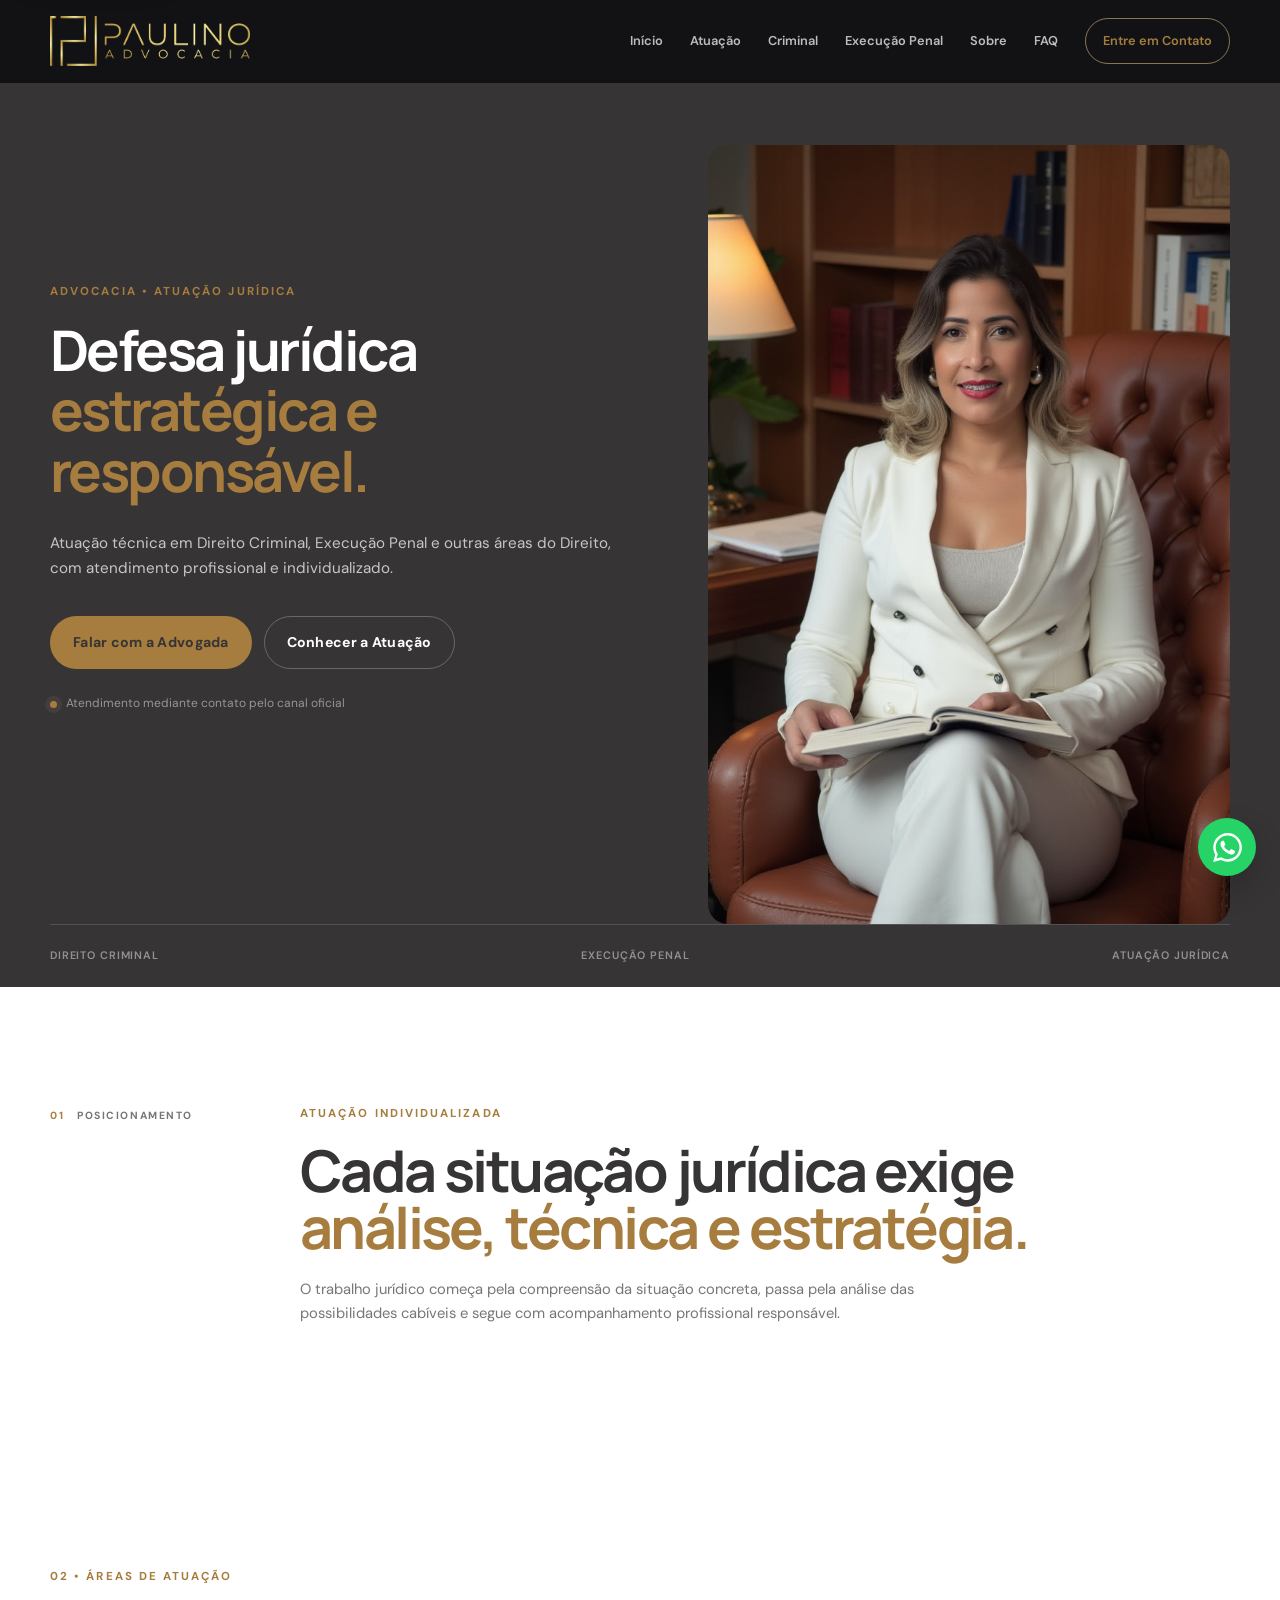
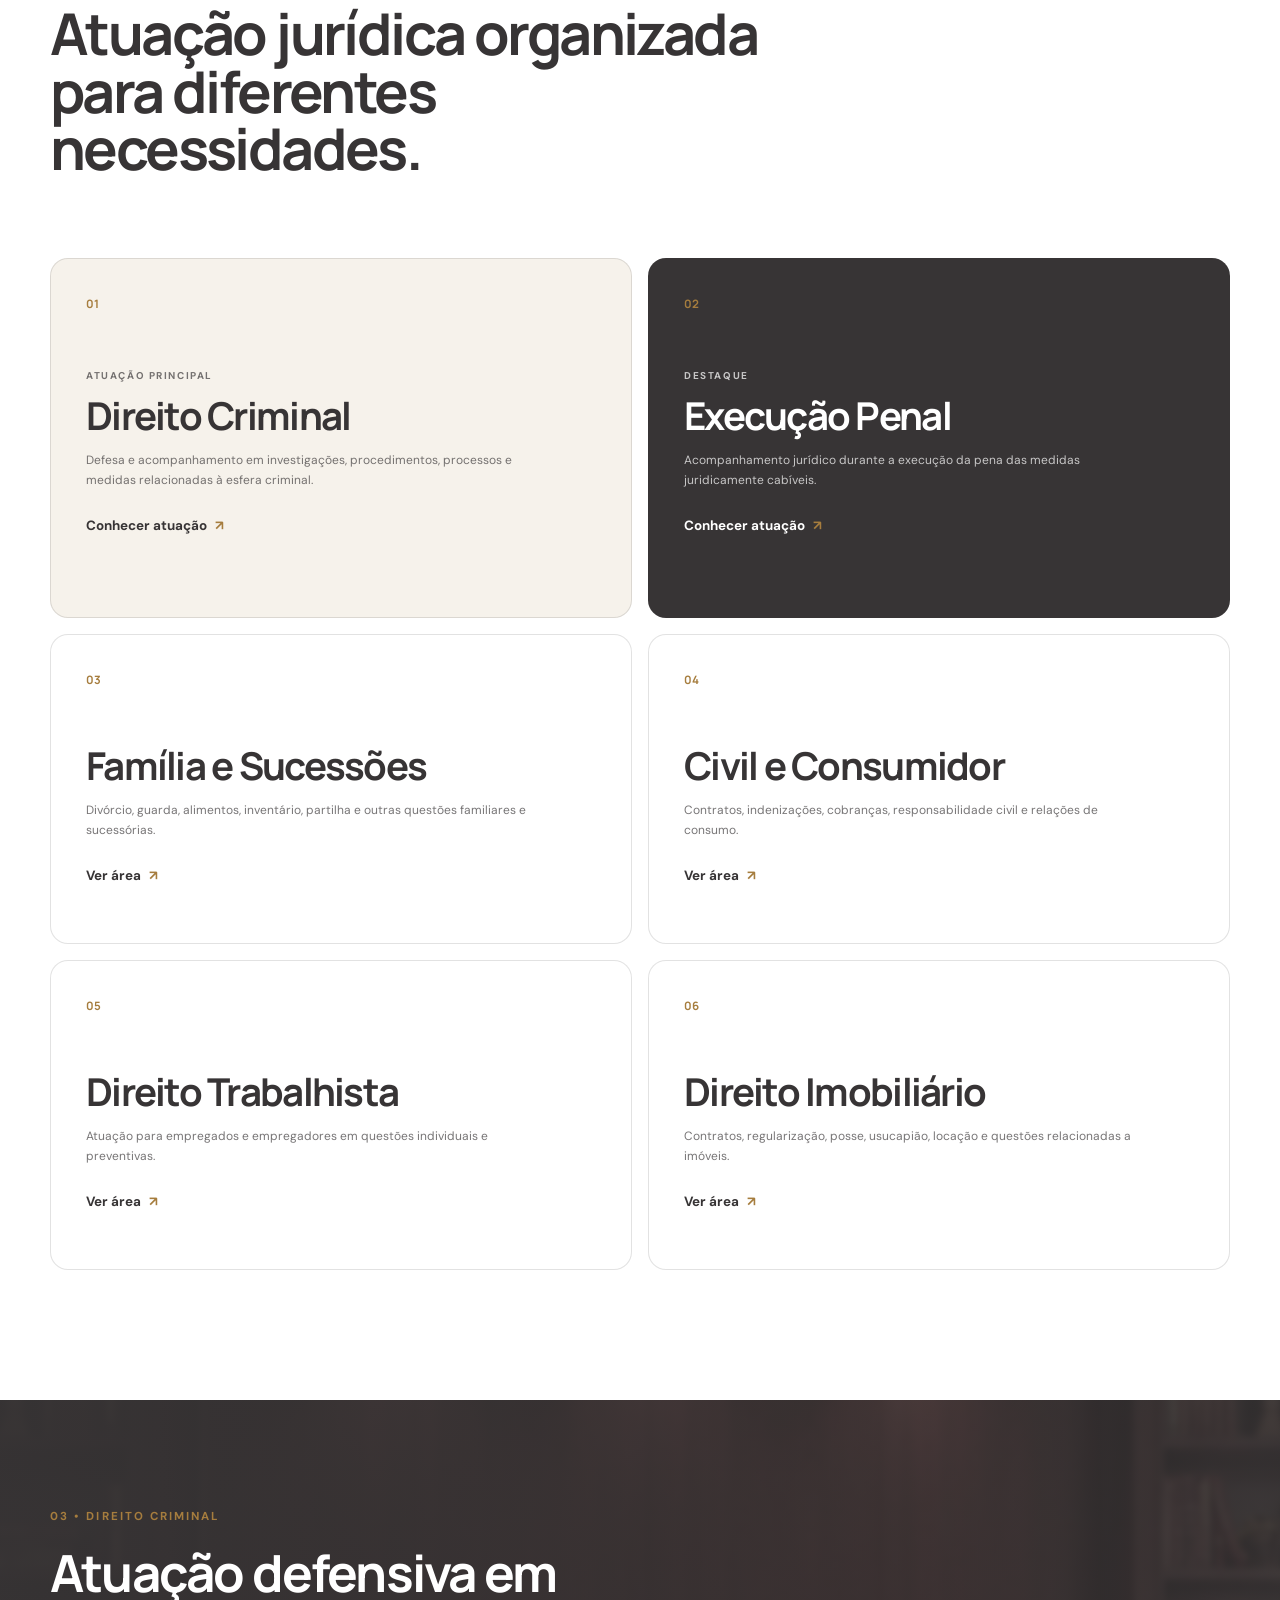
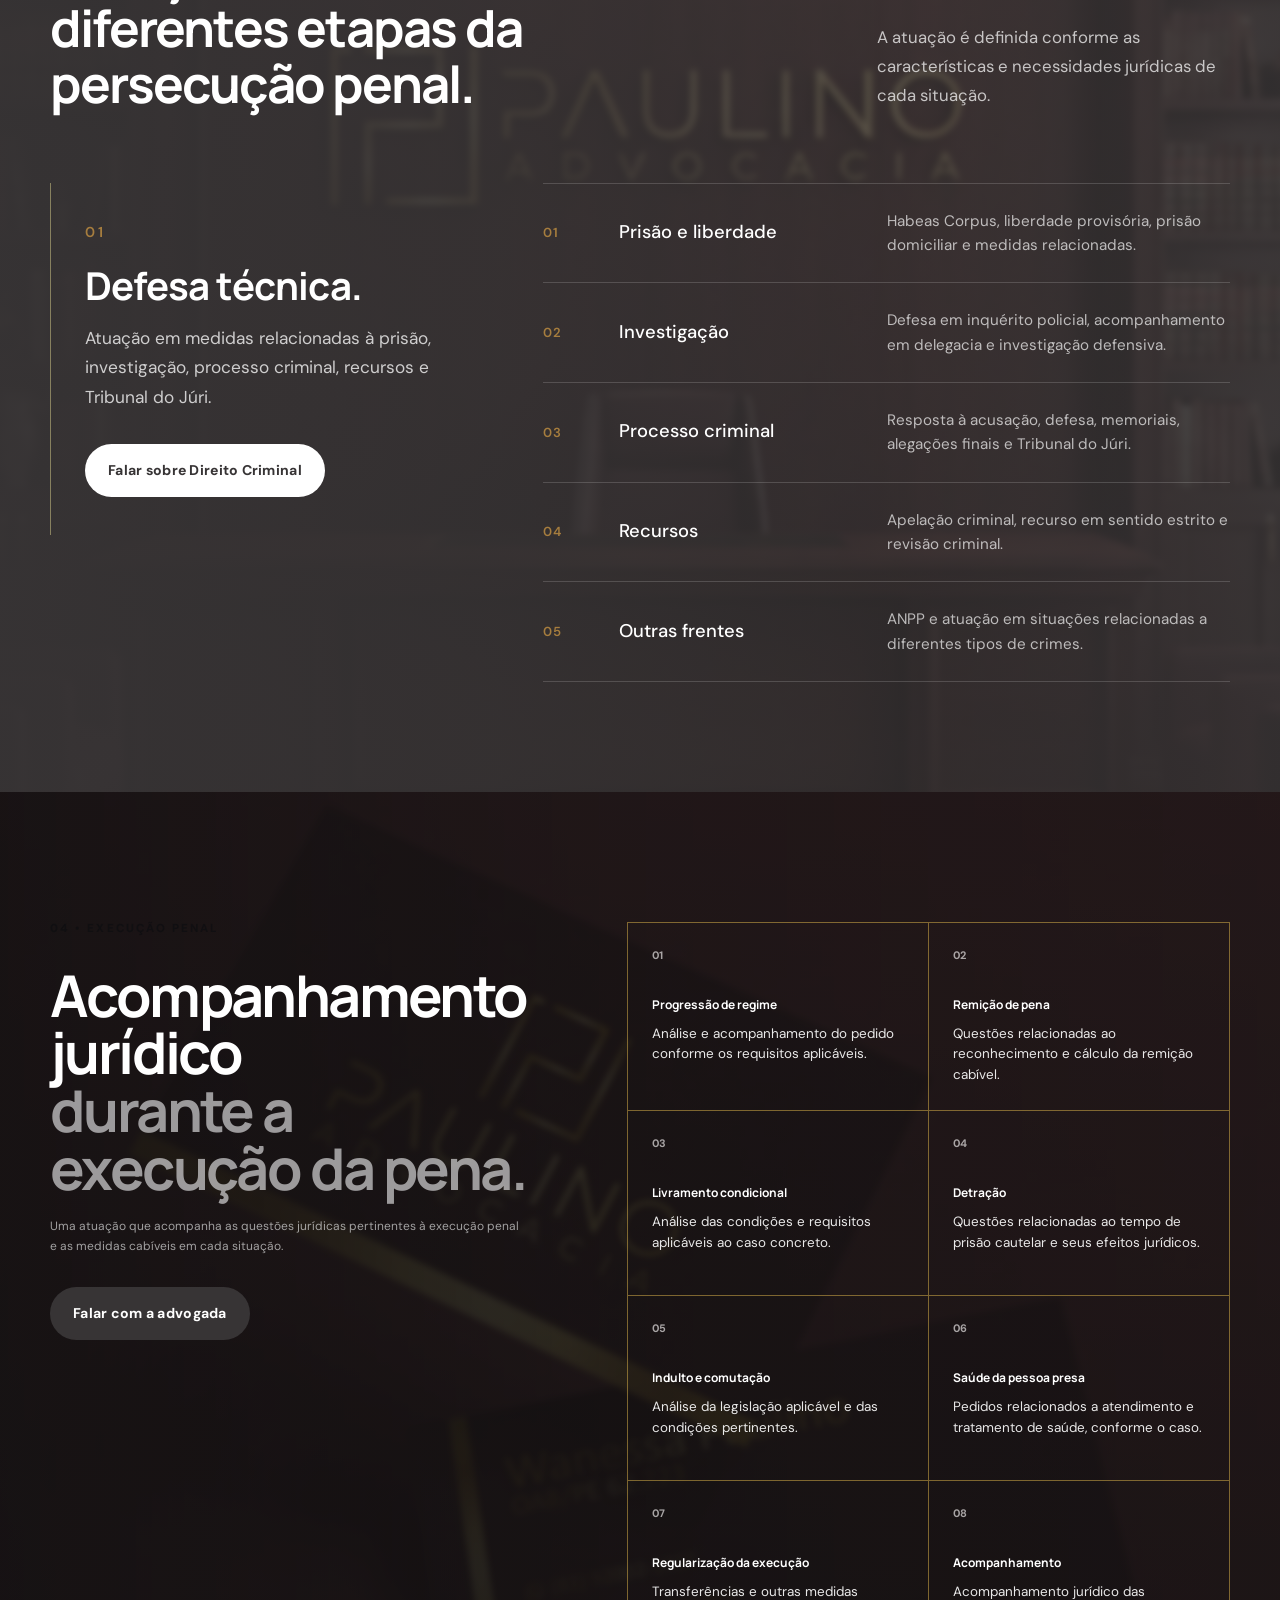
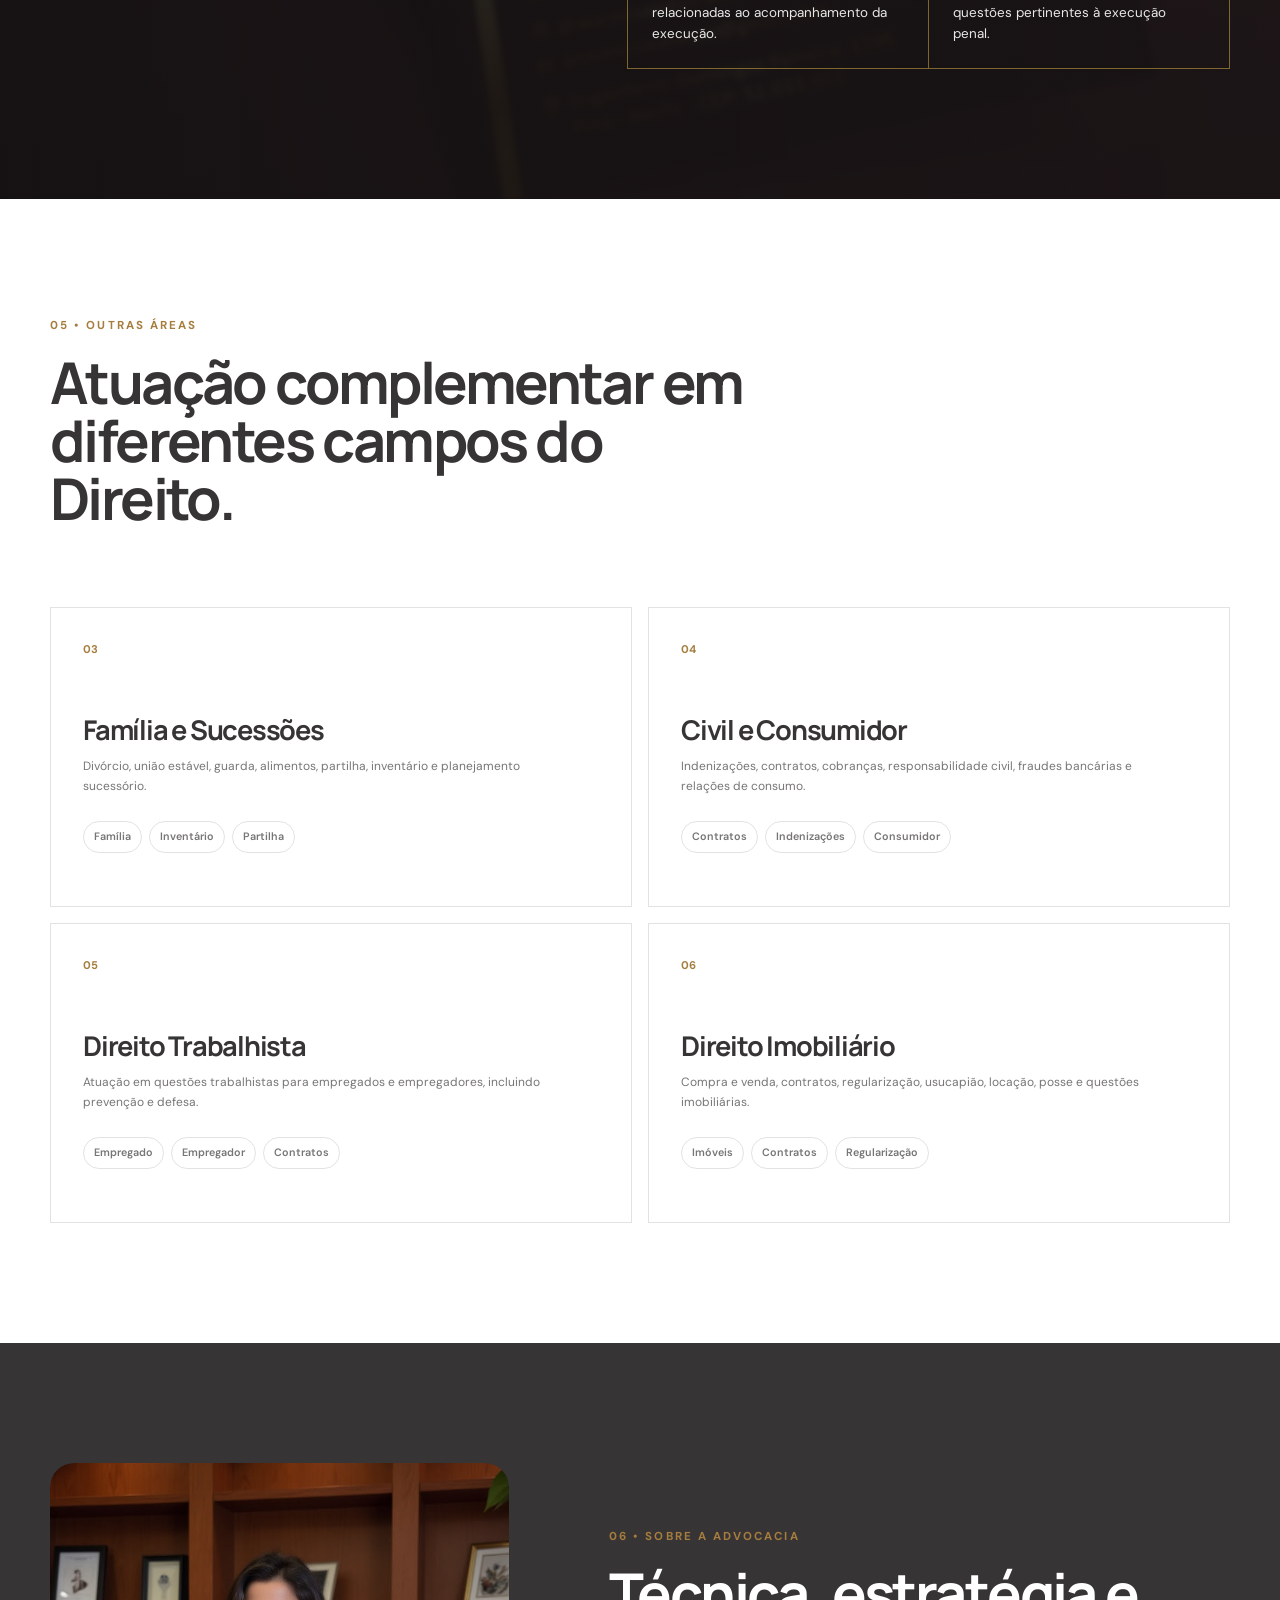
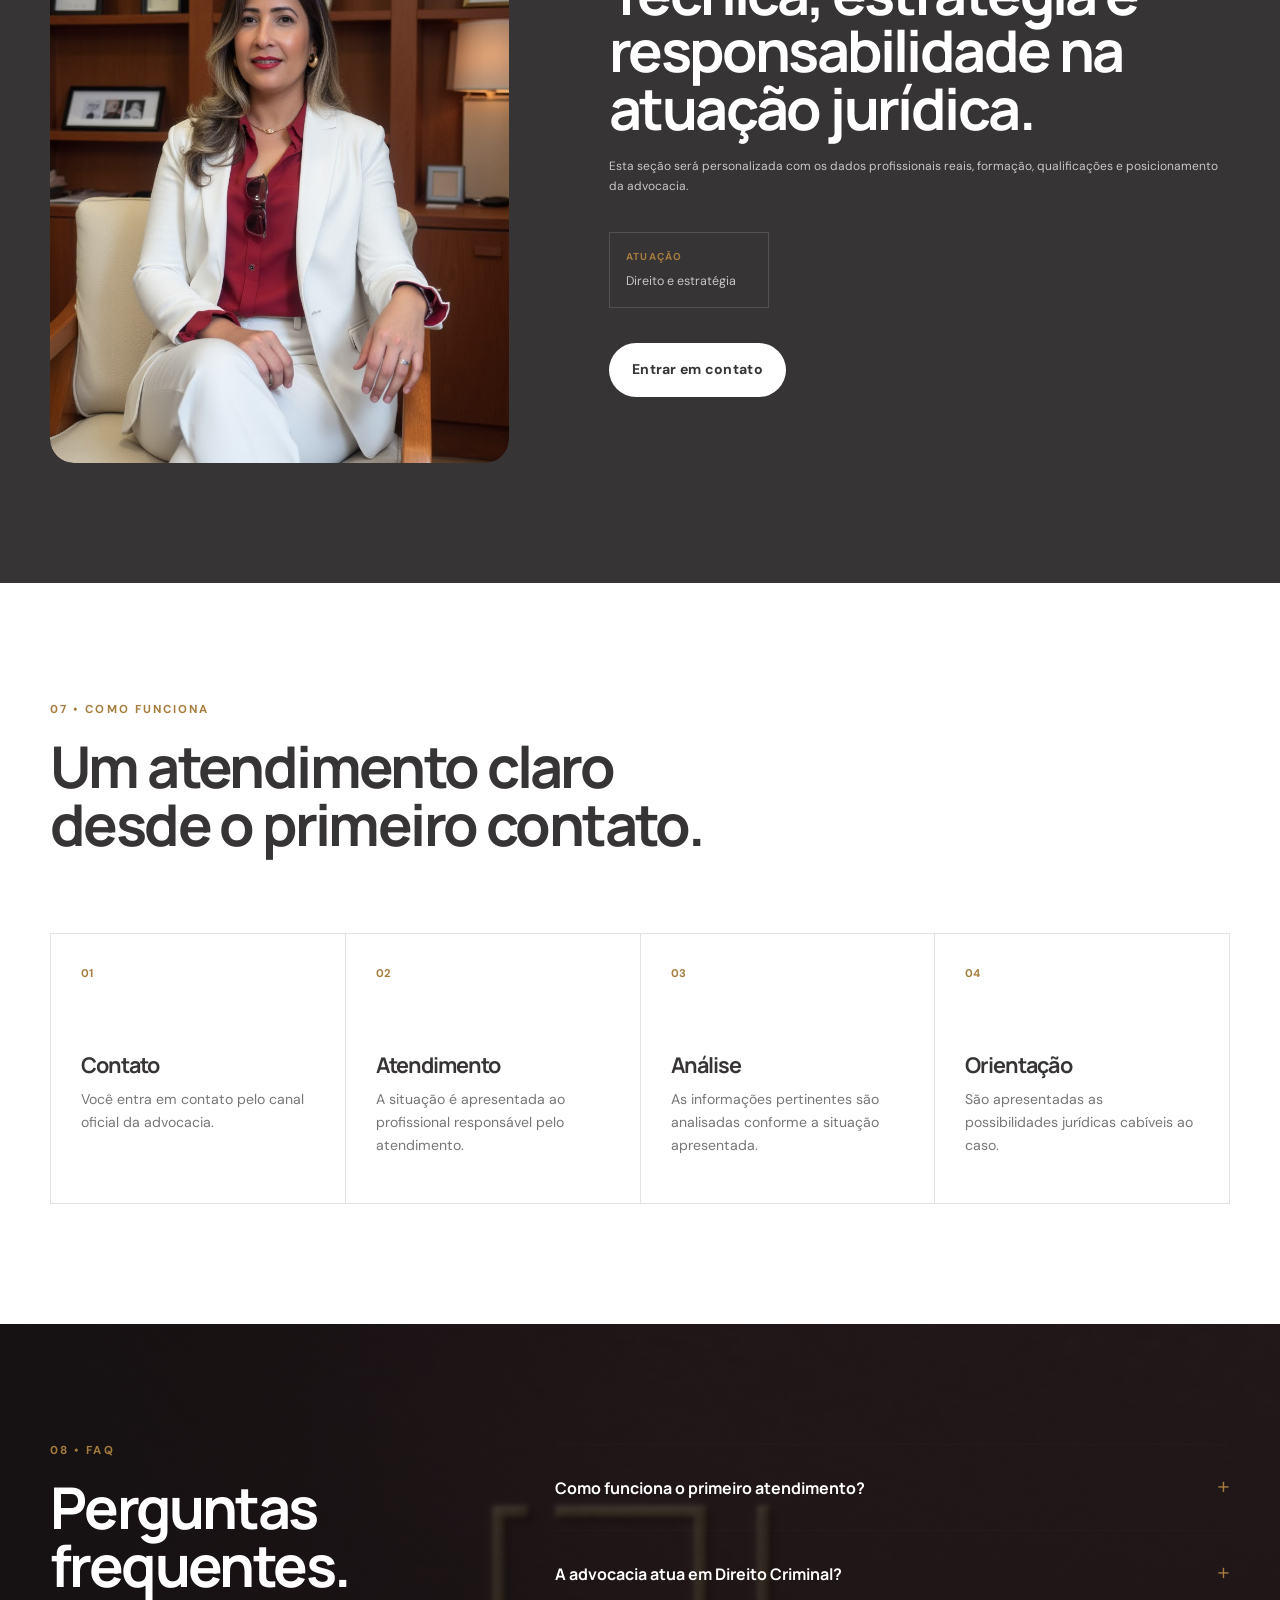
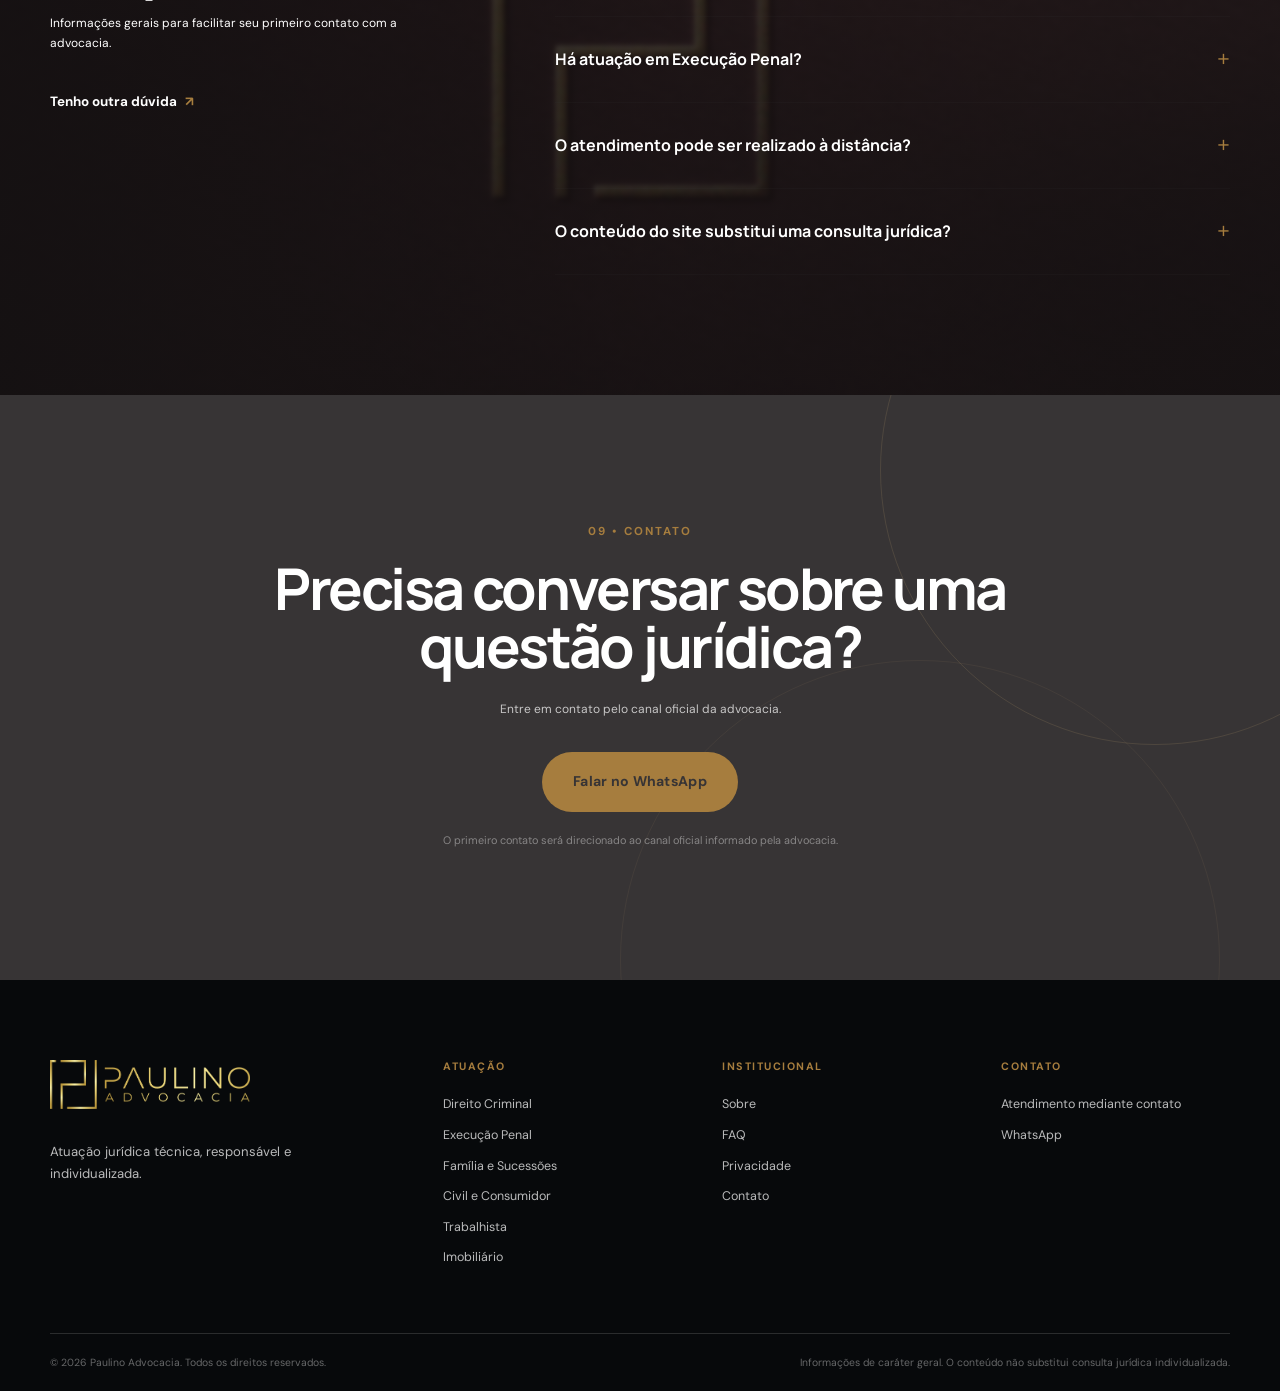
==== commit e0e259f4: "Atualização da landing page" ====
--- a/index.html
+++ b/index.html
@@ -3,7 +3,7 @@
 <head>
   <meta charset="UTF-8">
   <meta name="viewport" content="width=device-width, initial-scale=1.0">
-
+  <meta content="Paulino Advocacia: atuação jurídica em Direito Criminal, Execução Penal, Família e Sucessões, Civil, Consumidor, Trabalhista e Imobiliário.">
   <title>Advocacia | Direito Criminal e Execução Penal</title>
   <meta
     name="description"
@@ -568,10 +568,6 @@
 
           <div class="credentials">
 
-            <div>
-              <strong>REGISTRO PROFISSIONAL</strong>
-              <span>Informação a inserir</span>
-            </div>
 
             <div>
               <strong>ATUAÇÃO</strong>
@@ -813,7 +809,6 @@
 
       <div class="footer-column">
         <h3>Contato</h3>
-        <p>Registro profissional a inserir</p>
         <p>Atendimento mediante contato</p>
 
         <a
--- a/style.css
+++ b/style.css
@@ -1753,30 +1753,35 @@
     width: 160px;
   }
 
-  .menu-toggle {
+    .menu-toggle {
     display: block;
     position: relative;
     z-index: 1002;
   }
 
   .main-navigation {
-    position: fixed;
+    position: absolute;
     z-index: 1001;
-    inset: 70px 0 0;
+    top: 100%;
+    left: 0;
+    right: 0;
 
     display: flex;
     flex-direction: column;
     align-items: stretch;
     gap: 0;
 
+    max-height: calc(100dvh - 70px);
+    overflow-y: auto;
+    overscroll-behavior-y: contain;
+    -webkit-overflow-scrolling: touch;
+
     padding: 25px 20px 35px;
 
     background: rgba(11, 13, 16, 0.98);
 
     backdrop-filter: blur(18px);
     -webkit-backdrop-filter: blur(18px);
-
-    overflow-y: auto;
 
     opacity: 0;
     pointer-events: none;
@@ -1794,23 +1799,10 @@
   }
 
   .main-navigation > a {
-    padding: 17px 0;
-
-    border-bottom: 1px solid var(--color-line-dark);
-
-    color: var(--color-white);
-    font-size: 0.9rem;
-  }
-
-  .main-navigation .nav-cta {
-    margin-top: 18px;
-    padding: 14px 18px;
-
-    border-color: var(--color-accent);
-
-    text-align: center;
-  }
-
+    display: block;
+    padding: 14px 0;
+    border-bottom: 1px solid rgba(255, 255, 255, 0.08);
+  }
   /* Hero */
 
   .hero {
